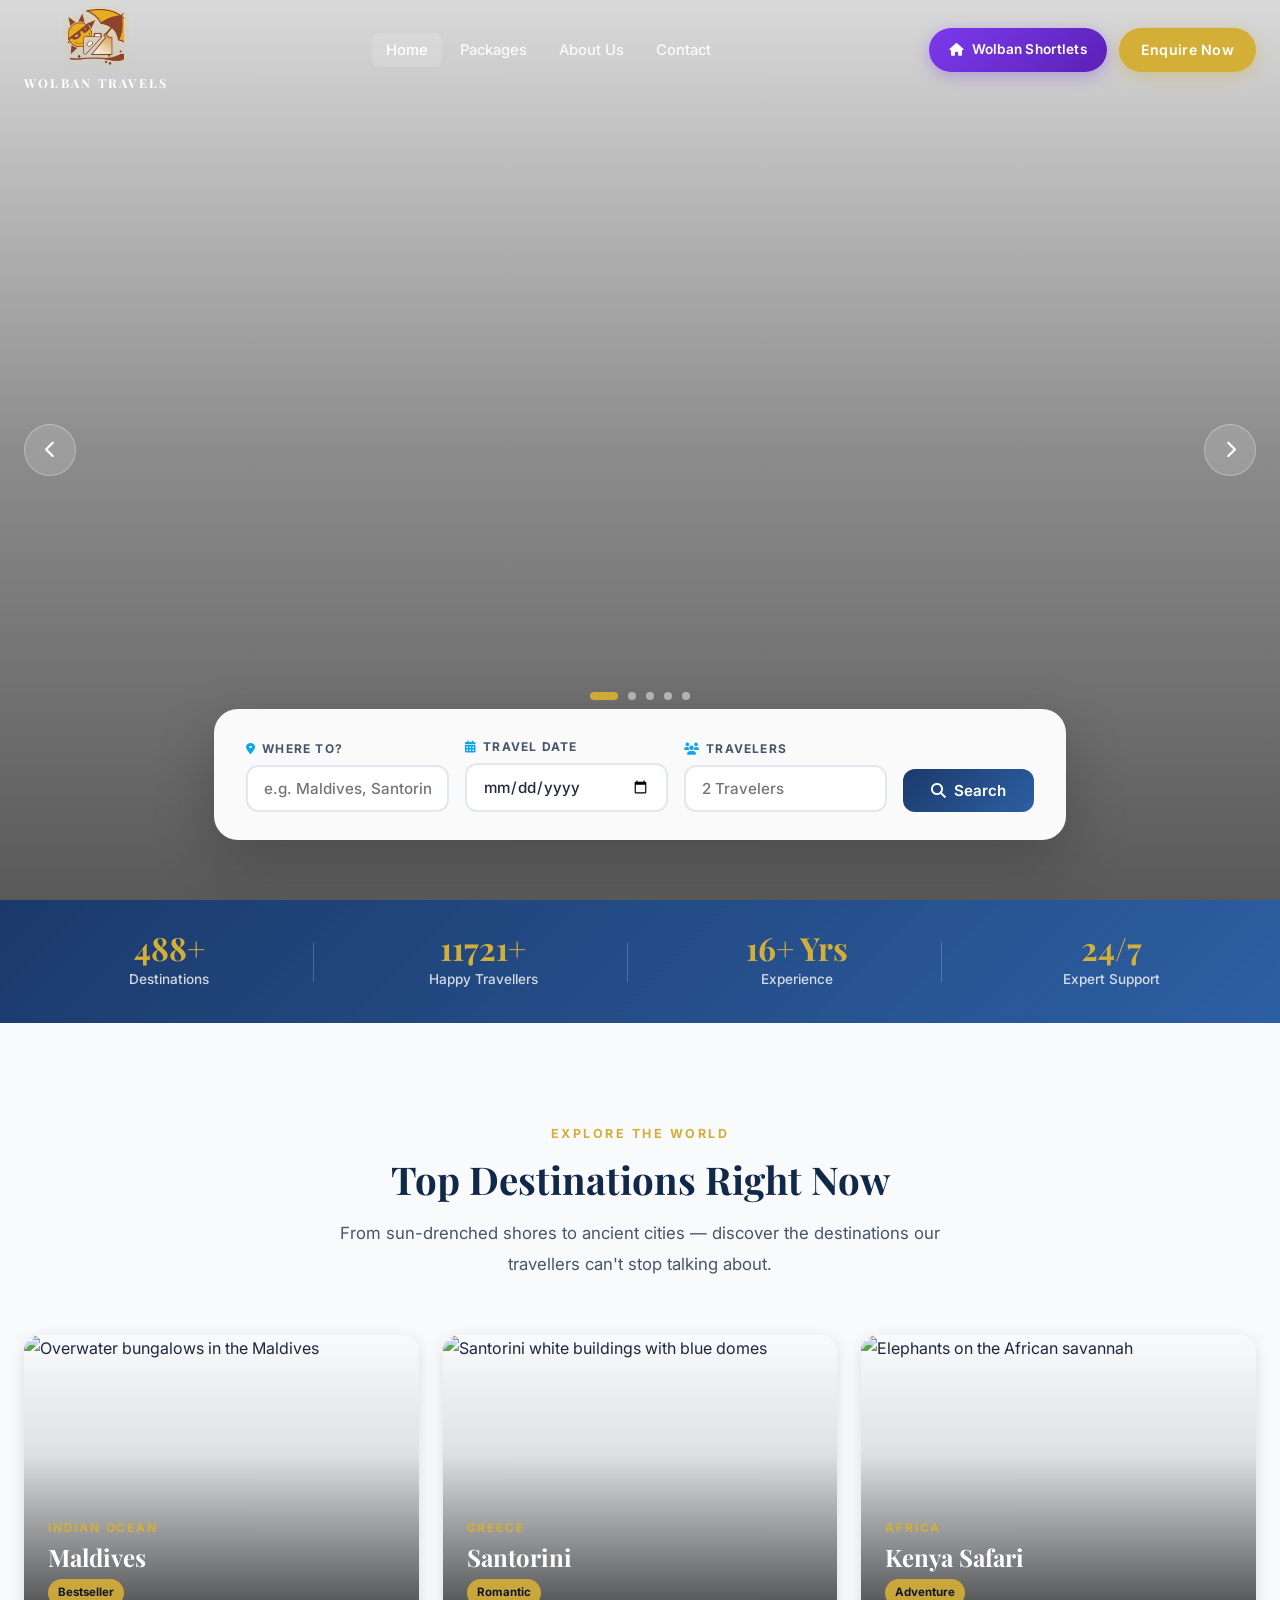
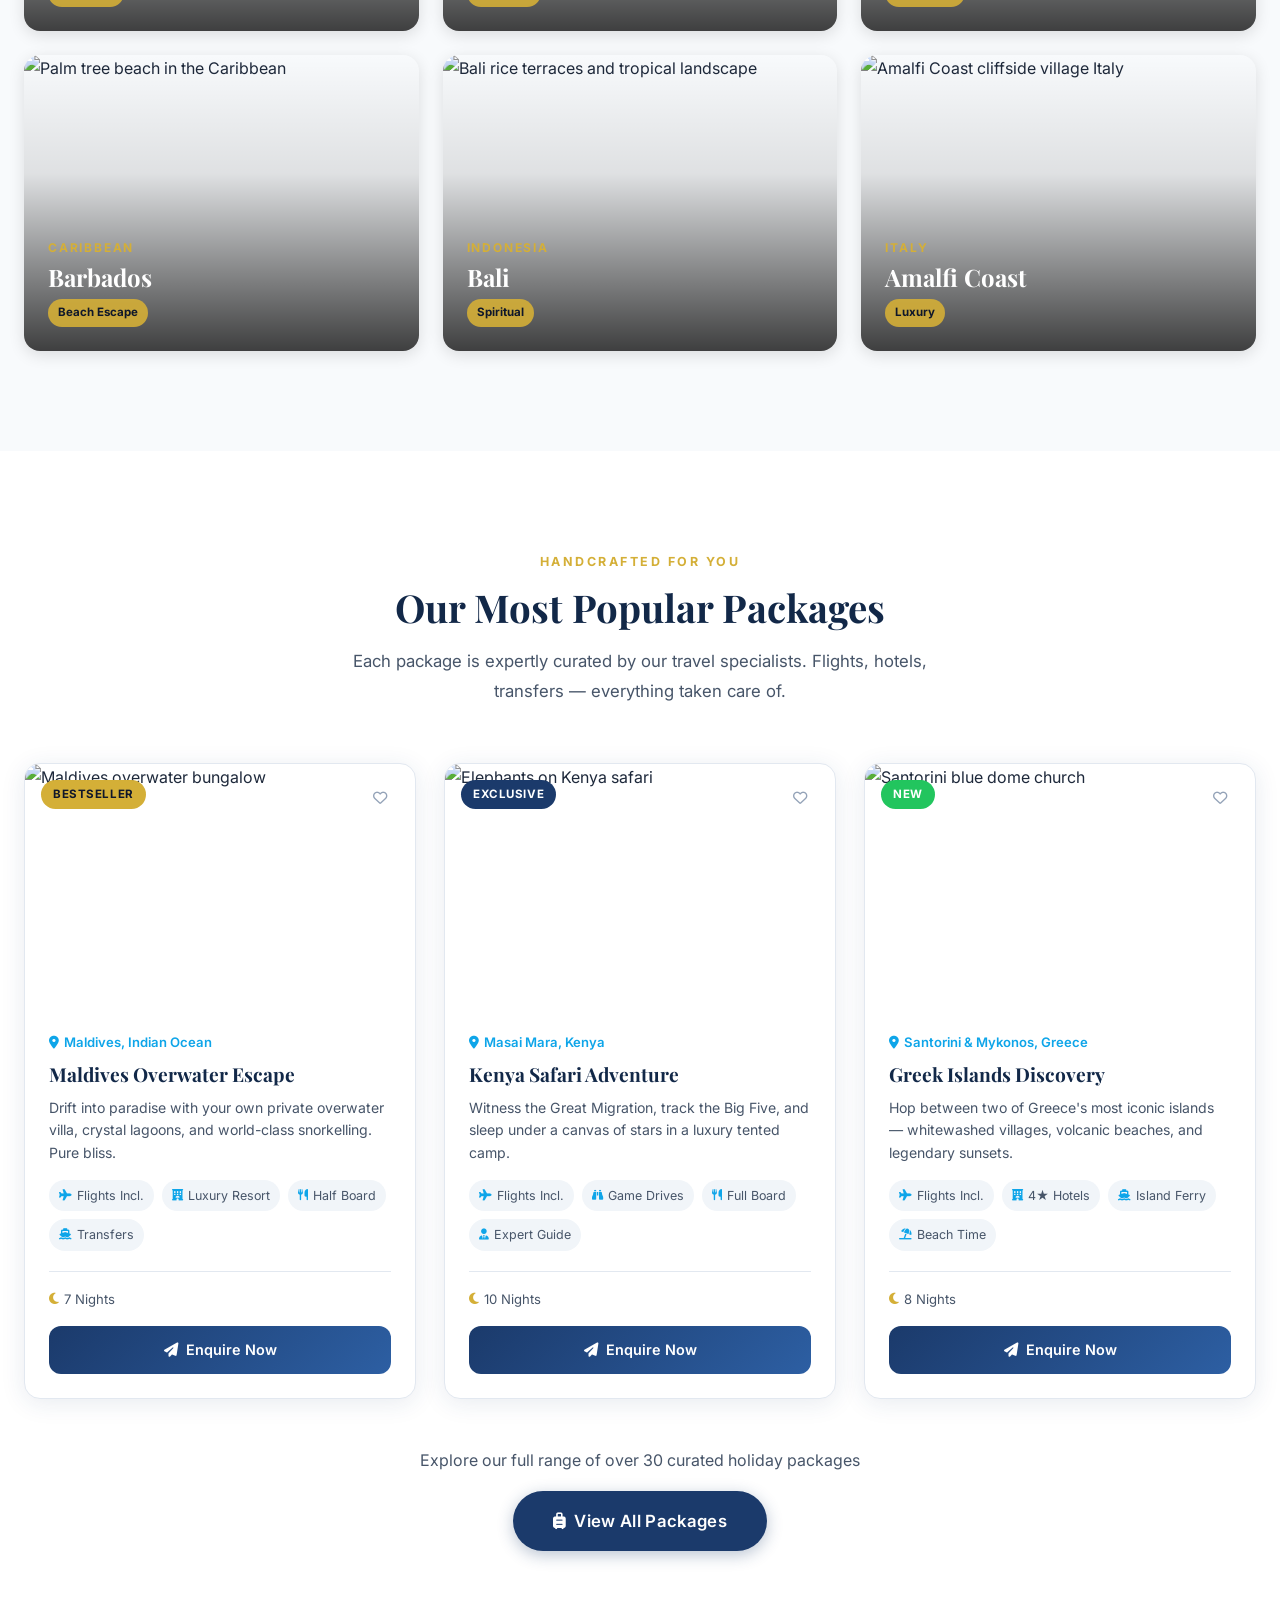
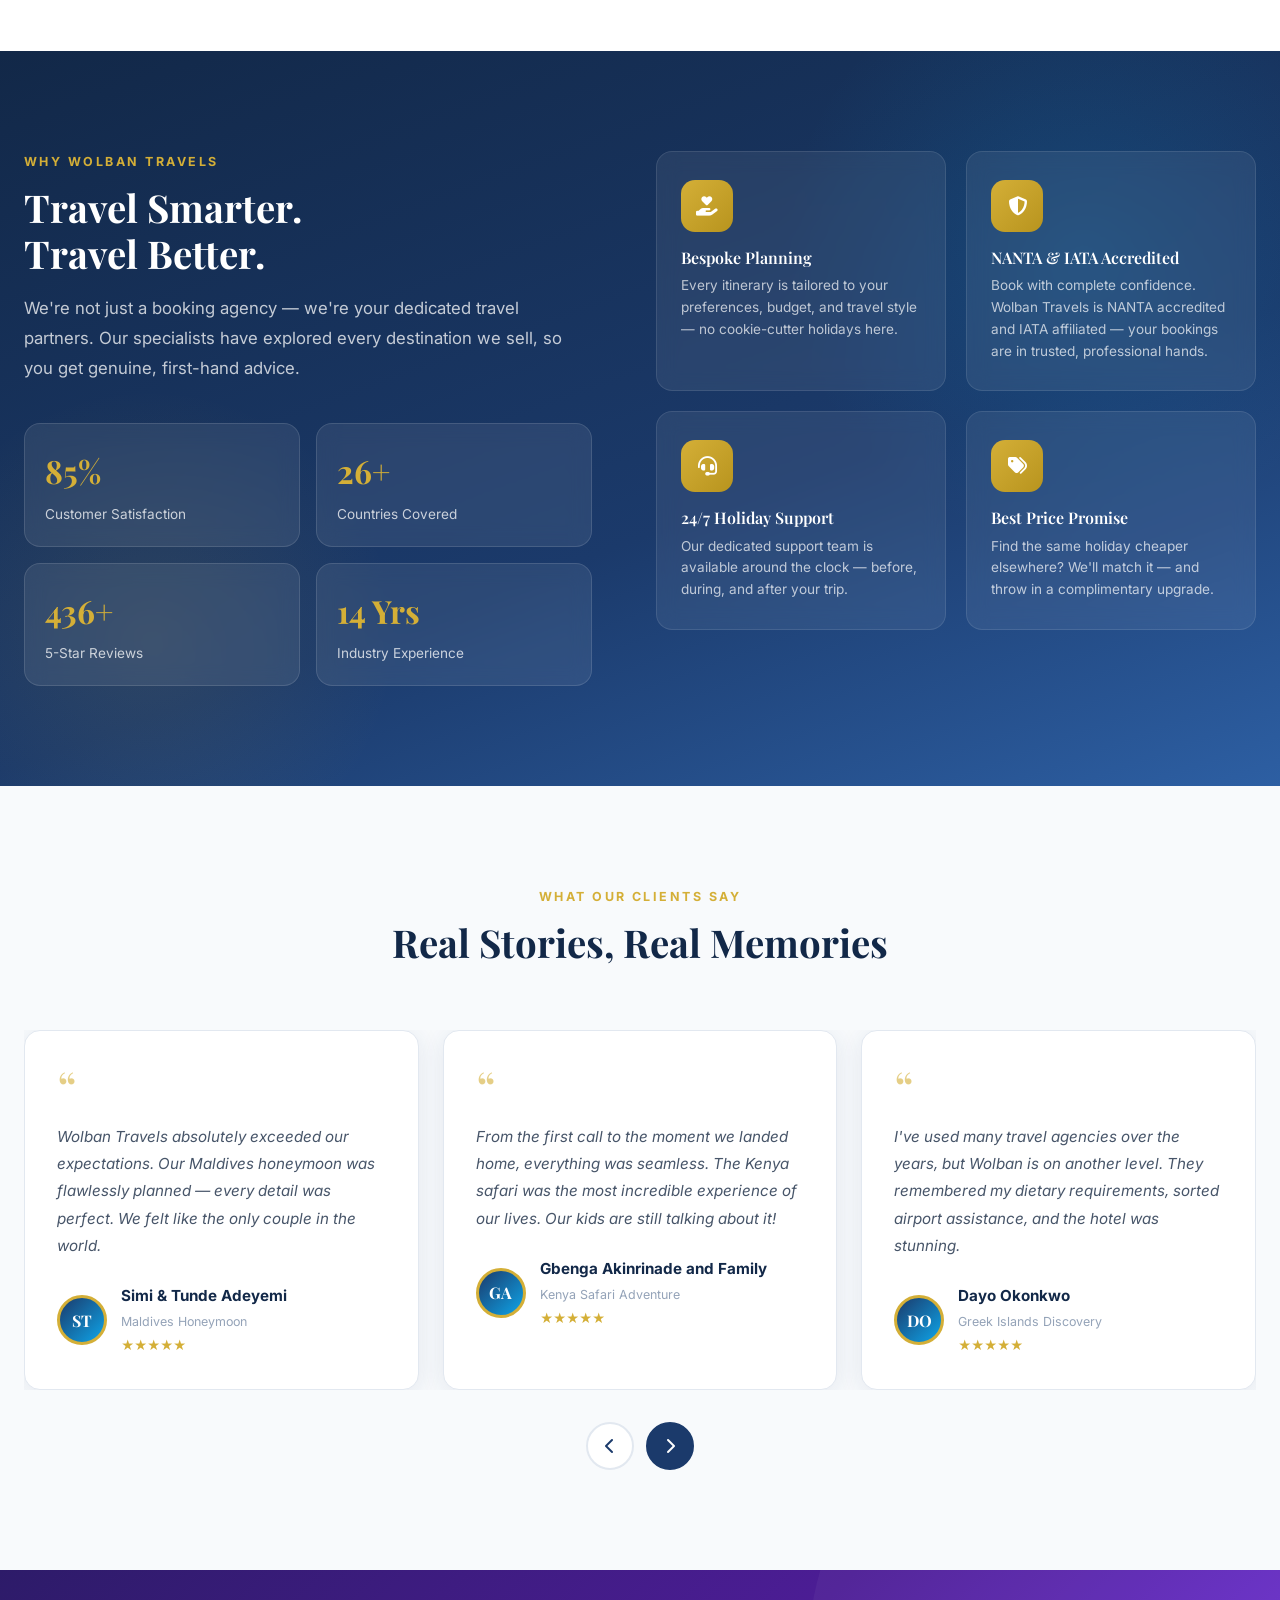
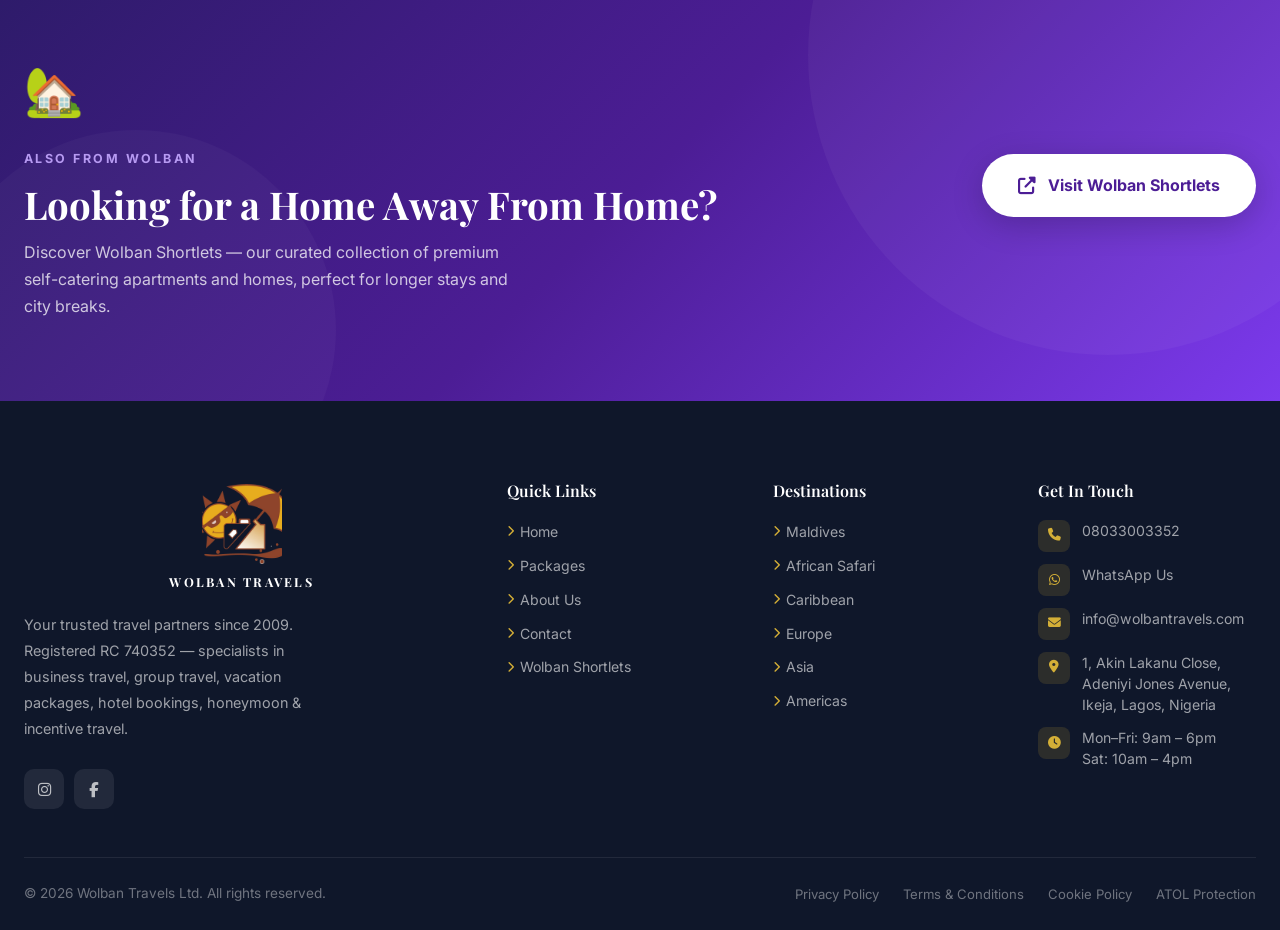
==== index.html @ eadaccad "Uploading all files for the website." ====
﻿<!DOCTYPE html>
<html lang="en">
<head>
  <meta charset="UTF-8" />
  <meta name="viewport" content="width=device-width, initial-scale=1.0" />
  <meta name="robots" content="index, follow" />

  <!-- SEO Meta -->
  <title>Wolban Travels | Premium Travel Agency | Curated Holidays Worldwide</title>
  <meta name="description" content="Discover handcrafted holidays with Wolban Travels. From Maldives beach escapes to African safaris, our expert consultants design unforgettable journeys tailored to you." />
  <meta name="keywords" content="travel agency Nigeria, holidays, Lagos travel agency, Maldives, safari, luxury travel, beach holidays, package holidays, Wolban Travels Nigeria, corporate travel Lagos" />
  <link rel="canonical" href="https://wolbantravels.com/" />
  <link rel="sitemap" type="application/xml" title="Sitemap" href="/sitemap.xml" />

  <!-- Open Graph -->
  <meta property="og:type"        content="website" />
  <meta property="og:url"         content="https://wolbantravels.com/" />
  <meta property="og:title"       content="Wolban Travels | Premium Travel Agency" />
  <meta property="og:description" content="Curated holidays & travel experiences worldwide. Let our experts plan your perfect getaway." />
  <meta property="og:image"       content="https://wolbantravels.com/assets/images/og-image.jpg" />
  <meta property="og:site_name"   content="Wolban Travels" />

  <!-- Twitter Card -->
  <meta name="twitter:card"        content="summary_large_image" />
  <meta name="twitter:title"       content="Wolban Travels | Premium Travel Agency" />
  <meta name="twitter:description" content="Curated holidays & travel experiences worldwide." />
  <meta name="twitter:image"       content="https://wolbantravels.com/assets/images/og-image.jpg" />

  <!-- Schema.org -->
  <script type="application/ld+json">
  {
    "@context": "https://schema.org",
    "@type": "TravelAgency",
    "name": "Wolban Travels",
    "url": "https://wolbantravels.com",
    "description": "Premier Nigerian travel agency specialising in business travel, group travel, vacation packages, corporate travel, hotel bookings, honeymoon & incentive travel. RC 740352.",
    "address": { "@type": "PostalAddress", "streetAddress": "1, Akin Lakanu Close, Adeniyi Jones Avenue", "addressLocality": "Ikeja", "addressRegion": "Lagos", "addressCountry": "NG" },
    "telephone": "+2348033003352",
    "email": "info@wolbantravels.com",
    "openingHours": "Mo-Fr 09:00-18:00",
    "sameAs": []
  }
  </script>

  <!-- Favicon -->
  <link rel="icon" href="assets/images/favicon-96x96.png" type="image/png" />

  <!-- Preconnect -->
  <link rel="preconnect" href="https://fonts.googleapis.com" />
  <link rel="preconnect" href="https://fonts.gstatic.com" crossorigin />
  <link rel="preconnect" href="https://images.unsplash.com" />

  <!-- Fonts -->
  <link href="https://fonts.googleapis.com/css2?family=Playfair+Display:ital,wght@0,400;0,600;0,700;0,800;1,400&family=Inter:wght@300;400;500;600;700&display=swap" rel="stylesheet" />

  <!-- Font Awesome -->
  <link rel="stylesheet" href="https://cdnjs.cloudflare.com/ajax/libs/font-awesome/6.5.0/css/all.min.css" integrity="sha512-Avb2QiuDEEvB4bZJYdft2mNjVShBftLdPG8FJ0V7irTLQ8Uo0qcPxh4Plq7G5tGm0rU+1SPhVotteLpBERwTkw==" crossorigin="anonymous" referrerpolicy="no-referrer" />

  <!-- Styles -->
  <link rel="stylesheet" href="assets/css/style.css?v=2" />
</head>
<body>

<!-- =============================================
     NAVIGATION
     ============================================= -->
<nav class="navbar navbar--transparent" id="navbar" role="navigation" aria-label="Main navigation">
  <div class="navbar__inner">

    <!-- Logo -->
    <a href="index.html" class="navbar__logo" aria-label="Wolban Travels - Home">
      <div class="logo-img-wrap">
        <img src="assets/images/WolbanTravelsLogo.png" alt="Wolban Travels" class="navbar__logo-img" />
      </div>
      <span class="navbar__logo-wordmark">Wolban Travels</span>
    </a>

    <!-- Desktop Links -->
    <ul class="navbar__links" role="list">
      <li><a href="index.html"    class="navbar__link active">Home</a></li>
      <li><a href="packages.html" class="navbar__link">Packages</a></li>
      <li><a href="about.html"    class="navbar__link">About Us</a></li>
      <li><a href="contact.html"  class="navbar__link">Contact</a></li>
    </ul>

    <!-- Desktop Right -->
    <div class="navbar__right">
      <!-- Wolban Shortlets CTA -->
      <a href="/short-lets/" class="btn btn-shortlets" aria-label="Visit Wolban Shortlets">
        <i class="fas fa-home"></i> Wolban Shortlets
      </a>
      <a href="contact.html" class="btn btn-primary btn-sm">Enquire Now</a>
    </div>

    <!-- Mobile Toggle -->
    <button class="navbar__toggle" id="navToggle" aria-label="Open menu" aria-expanded="false" aria-controls="navMobile">
      <span></span><span></span><span></span>
    </button>

  </div>
</nav>

<!-- Mobile Menu -->
<div class="navbar__mobile" id="navMobile" role="menu" aria-label="Mobile navigation">
  <a href="index.html"    class="navbar__mobile-link active" role="menuitem"><i class="fas fa-home"></i> Home</a>
  <a href="packages.html" class="navbar__mobile-link" role="menuitem"><i class="fas fa-suitcase-rolling"></i> Packages</a>
  <a href="about.html"    class="navbar__mobile-link" role="menuitem"><i class="fas fa-users"></i> About Us</a>
  <a href="contact.html"  class="navbar__mobile-link" role="menuitem"><i class="fas fa-envelope"></i> Contact</a>
  <div class="navbar__mobile-divider"></div>
  <a href="/short-lets/" class="navbar__mobile-link" role="menuitem"><i class="fas fa-house-chimney"></i> Wolban Shortlets</a>
  <a href="contact.html" class="btn btn-primary" style="margin-top:8px;border-radius:12px;">
    <i class="fas fa-paper-plane"></i> Make an Enquiry
  </a>
</div>


<!-- =============================================
     HERO CAROUSEL
     ============================================= -->
<section class="hero" aria-label="Featured destinations carousel">

  <div class="hero__carousel">

    <!-- Slide 1 – Maldives -->
    <div class="hero__slide active" role="group" aria-label="Slide 1 of 5: Maldives">
      <div class="hero__slide-bg" style="background-image:url('https://images.unsplash.com/photo-1506905925346-21bda4d32df4?auto=format&fit=crop&w=1920&q=80')" role="img" aria-label="Crystal blue waters of the Maldives"></div>
      <div class="hero__slide-overlay"></div>
    </div>

    <!-- Slide 2 – Tropical Beach -->
    <div class="hero__slide" role="group" aria-label="Slide 2 of 5: Tropical Beach">
      <div class="hero__slide-bg" style="background-image:url('https://images.unsplash.com/photo-1507525428034-b723cf961d3e?auto=format&fit=crop&w=1920&q=80')" role="img" aria-label="Pristine tropical beach with turquoise water"></div>
      <div class="hero__slide-overlay"></div>
    </div>

    <!-- Slide 3 – Santorini -->
    <div class="hero__slide" role="group" aria-label="Slide 3 of 5: Santorini">
      <div class="hero__slide-bg" style="background-image:url('https://images.unsplash.com/photo-1570077188670-e3a8d69ac5ff?auto=format&fit=crop&w=1920&q=80')" role="img" aria-label="Santorini white buildings and blue domes"></div>
      <div class="hero__slide-overlay"></div>
    </div>

    <!-- Slide 4 – African Safari -->
    <div class="hero__slide" role="group" aria-label="Slide 4 of 5: African Safari">
      <div class="hero__slide-bg" style="background-image:url('https://images.unsplash.com/photo-1516426122078-c23e76319801?auto=format&fit=crop&w=1920&q=80')" role="img" aria-label="African wildlife safari landscape"></div>
      <div class="hero__slide-overlay"></div>
    </div>

    <!-- Slide 5 – Caribbean Palm Beach -->
    <div class="hero__slide" role="group" aria-label="Slide 5 of 5: Caribbean">
      <div class="hero__slide-bg" style="background-image:url('https://images.unsplash.com/photo-1548574505-5e239809ee19?auto=format&fit=crop&w=1920&q=80')" role="img" aria-label="Caribbean palm tree beach at sunset"></div>
      <div class="hero__slide-overlay"></div>
    </div>

    <!-- Carousel Controls -->
    <button class="hero__prev" aria-label="Previous slide"><i class="fas fa-chevron-left" aria-hidden="true"></i></button>
    <button class="hero__next" aria-label="Next slide"><i class="fas fa-chevron-right" aria-hidden="true"></i></button>

    <!-- Dots -->
    <div class="hero__dots" role="tablist" aria-label="Carousel navigation">
      <button class="hero__dot active" role="tab" aria-label="Go to slide 1" aria-selected="true"></button>
      <button class="hero__dot" role="tab" aria-label="Go to slide 2" aria-selected="false"></button>
      <button class="hero__dot" role="tab" aria-label="Go to slide 3" aria-selected="false"></button>
      <button class="hero__dot" role="tab" aria-label="Go to slide 4" aria-selected="false"></button>
      <button class="hero__dot" role="tab" aria-label="Go to slide 5" aria-selected="false"></button>
    </div>
  </div>

  <!-- Centered Content (static overlay, always visible) -->
  <div class="hero__content">
    <span class="hero__tag"><i class="fas fa-star" aria-hidden="true"></i> Award-Winning Travel Agency</span>
    <h1 class="hero__title">Your Dream Holiday<br><em>Starts Here</em></h1>
    <p class="hero__subtitle">Handcrafted holidays &amp; bespoke travel experiences for the discerning explorer. From tropical beaches to cultural city breaks — we make every journey extraordinary.</p>
    <div class="hero__ctas">
      <a href="packages.html" class="btn btn-primary btn-lg"><i class="fas fa-compass" aria-hidden="true"></i> Explore Packages</a>
      <a href="contact.html"  class="btn btn-outline btn-lg"><i class="fas fa-paper-plane" aria-hidden="true"></i> Make an Enquiry</a>
    </div>
  </div>

  <!-- Search Bar -->
  <div class="hero__search" aria-label="Quick search">
    <div class="search-card" role="search">
      <div class="search-card__field">
        <label class="search-card__label" for="searchWhere"><i class="fas fa-map-marker-alt" aria-hidden="true"></i> Where To?</label>
        <input class="search-card__input" id="searchWhere" type="text" placeholder="e.g. Maldives, Santorini…" autocomplete="off" />
      </div>
      <div class="search-card__field">
        <label class="search-card__label" for="searchDate"><i class="fas fa-calendar-alt" aria-hidden="true"></i> Travel Date</label>
        <input class="search-card__input" id="searchDate" type="date" />
      </div>
      <div class="search-card__field">
        <label class="search-card__label" for="searchTravelers"><i class="fas fa-users" aria-hidden="true"></i> Travelers</label>
        <input class="search-card__input" id="searchTravelers" type="number" min="1" max="50" placeholder="2 Travelers" />
      </div>
      <button class="search-card__btn" onclick="handleSearch()" aria-label="Search holidays">
        <i class="fas fa-search" aria-hidden="true"></i> Search
      </button>
    </div>
  </div>

</section>


<!-- =============================================
     SEARCH RESULTS (dynamically populated)
     ============================================= -->
<section id="searchResults" hidden aria-label="Search results" style="background:var(--light);padding:48px 0 56px;">
  <div class="container">
    <div style="display:flex;align-items:center;justify-content:space-between;flex-wrap:wrap;gap:16px;margin-bottom:32px;">
      <h2 class="search-results__title" style="font-family:var(--font-heading);font-size:1.75rem;color:var(--primary-dark);margin:0;"></h2>
      <button onclick="document.getElementById('searchResults').hidden=true" aria-label="Clear search results" style="background:none;border:none;cursor:pointer;color:var(--gray-700);font-size:0.9rem;display:flex;align-items:center;gap:6px;padding:8px 12px;border-radius:var(--radius-sm);">
        <i class="fas fa-times" aria-hidden="true"></i> Clear results
      </button>
    </div>
    <div class="packages__grid search-results__grid"></div>
    <div class="search-results__empty" hidden style="text-align:center;padding:48px 24px;">
      <i class="fas fa-map-marked-alt" style="font-size:3rem;color:var(--primary-light);margin-bottom:16px;display:block;" aria-hidden="true"></i>
      <h3 style="font-family:var(--font-heading);font-size:1.5rem;color:var(--primary-dark);margin:0 0 12px;">We don't have that package listed yet</h3>
      <p style="color:var(--gray-700);max-width:520px;margin:0 auto 28px;line-height:1.7;">Our travel experts can create a completely bespoke itinerary for you. Tell us where you'd like to go — we'll take care of everything else.</p>
      <a href="contact.html" class="btn btn-primary search-results__enquire-btn">
        <i class="fas fa-paper-plane" aria-hidden="true"></i> Send a Holiday Enquiry
      </a>
    </div>
  </div>
</section>


<!-- =============================================
     STATS BAR
     ============================================= -->
<section class="stats-bar" aria-label="Company statistics">
  <div class="container">
    <div class="stats-bar__grid">
      <div class="stats-bar__item fade-up">
        <span class="stats-bar__num"><span data-count="500" data-suffix="+">500+</span></span>
        <span class="stats-bar__text">Destinations</span>
      </div>
      <div class="stats-bar__item fade-up fade-up-delay-1">
        <span class="stats-bar__num"><span data-count="12000" data-suffix="+">12,000+</span></span>
        <span class="stats-bar__text">Happy Travellers</span>
      </div>
      <div class="stats-bar__item fade-up fade-up-delay-2">
        <span class="stats-bar__num"><span data-count="17" data-suffix="+ Yrs">17+ Yrs</span></span>
        <span class="stats-bar__text">Experience</span>
      </div>
      <div class="stats-bar__item fade-up fade-up-delay-3">
        <span class="stats-bar__num">24/7</span>
        <span class="stats-bar__text">Expert Support</span>
      </div>
    </div>
  </div>
</section>


<!-- =============================================
     FEATURED DESTINATIONS
     ============================================= -->
<section class="section destinations" id="destinations" aria-labelledby="dest-heading">
  <div class="container">
    <div class="section-header section-header--center">
      <span class="section-label fade-up">Explore the World</span>
      <h2 class="section-title fade-up fade-up-delay-1" id="dest-heading">Top Destinations Right Now</h2>
      <p class="section-subtitle fade-up fade-up-delay-2">From sun-drenched shores to ancient cities — discover the destinations our travellers can't stop talking about.</p>
    </div>

    <div class="destinations__grid">

      <a href="packages.html?filter=maldives" class="destination-card fade-up" aria-label="Explore Maldives packages">
        <img class="destination-card__img" loading="lazy" src="https://images.unsplash.com/photo-1573843981267-be1999ff37cd?auto=format&fit=crop&w=800&q=75" alt="Overwater bungalows in the Maldives" width="800" height="600" />
        <div class="destination-card__overlay"></div>
        <div class="destination-card__body">
          <p class="destination-card__country">Indian Ocean</p>
          <h3 class="destination-card__name">Maldives</h3>
          <div class="destination-card__meta">
            <!-- <span class="destination-card__from">From <span>₦3,950,000</span> pp</span> -->
            <span class="destination-card__tag">Bestseller</span>
          </div>
        </div>
      </a>

      <a href="packages.html?filter=greece" class="destination-card fade-up fade-up-delay-1" aria-label="Explore Greek Islands packages">
        <img class="destination-card__img" loading="lazy" src="https://images.unsplash.com/photo-1570077188670-e3a8d69ac5ff?auto=format&fit=crop&w=800&q=75" alt="Santorini white buildings with blue domes" width="800" height="600" />
        <div class="destination-card__overlay"></div>
        <div class="destination-card__body">
          <p class="destination-card__country">Greece</p>
          <h3 class="destination-card__name">Santorini</h3>
          <div class="destination-card__meta">
            <!-- <span class="destination-card__from">From <span>₦2,999,000</span> pp</span> -->
            <span class="destination-card__tag">Romantic</span>
          </div>
        </div>
      </a>

      <a href="packages.html?filter=safari" class="destination-card fade-up fade-up-delay-2" aria-label="Explore African Safari packages">
        <img class="destination-card__img" loading="lazy" src="https://images.unsplash.com/photo-1516426122078-c23e76319801?auto=format&fit=crop&w=800&q=75" alt="Elephants on the African savannah" width="800" height="600" />
        <div class="destination-card__overlay"></div>
        <div class="destination-card__body">
          <p class="destination-card__country">Africa</p>
          <h3 class="destination-card__name">Kenya Safari</h3>
          <div class="destination-card__meta">
            <!-- <span class="destination-card__from">From <span>₦5,500,000</span> pp</span> -->
            <span class="destination-card__tag">Adventure</span>
          </div>
        </div>
      </a>

      <a href="packages.html?filter=caribbean" class="destination-card fade-up fade-up-delay-1" aria-label="Explore Caribbean packages">
        <img class="destination-card__img" loading="lazy" src="https://images.unsplash.com/photo-1548574505-5e239809ee19?auto=format&fit=crop&w=800&q=75" alt="Palm tree beach in the Caribbean" width="800" height="600" />
        <div class="destination-card__overlay"></div>
        <div class="destination-card__body">
          <p class="destination-card__country">Caribbean</p>
          <h3 class="destination-card__name">Barbados</h3>
          <div class="destination-card__meta">
            <!-- <span class="destination-card__from">From <span>₦3,650,000</span> pp</span> -->
            <span class="destination-card__tag">Beach Escape</span>
          </div>
        </div>
      </a>

      <a href="packages.html?filter=asia" class="destination-card fade-up fade-up-delay-2" aria-label="Explore Bali packages">
        <img class="destination-card__img" loading="lazy" src="https://images.unsplash.com/photo-1537996194471-e657df975ab4?auto=format&fit=crop&w=800&q=75" alt="Bali rice terraces and tropical landscape" width="800" height="600" />
        <div class="destination-card__overlay"></div>
        <div class="destination-card__body">
          <p class="destination-card__country">Indonesia</p>
          <h3 class="destination-card__name">Bali</h3>
          <div class="destination-card__meta">
            <!-- <span class="destination-card__from">From <span>₦2,850,000</span> pp</span> -->
            <span class="destination-card__tag">Spiritual</span>
          </div>
        </div>
      </a>

      <a href="packages.html?filter=europe" class="destination-card fade-up fade-up-delay-3" aria-label="Explore Amalfi Coast packages">
        <img class="destination-card__img" loading="lazy" src="https://images.unsplash.com/photo-1553913861-c0fddf2619ee?auto=format&fit=crop&w=800&q=75" alt="Amalfi Coast cliffside village Italy" width="800" height="600" />
        <div class="destination-card__overlay"></div>
        <div class="destination-card__body">
          <p class="destination-card__country">Italy</p>
          <h3 class="destination-card__name">Amalfi Coast</h3>
          <div class="destination-card__meta">
            <!-- <span class="destination-card__from">From <span>₦3,350,000</span> pp</span> -->
            <span class="destination-card__tag">Luxury</span>
          </div>
        </div>
      </a>

    </div>
  </div>
</section>


<!-- =============================================
     FEATURED PACKAGES
     ============================================= -->
<section class="section packages" id="packages" aria-labelledby="pkg-heading">
  <div class="container">
    <div class="section-header section-header--center">
      <span class="section-label fade-up">Handcrafted for You</span>
      <h2 class="section-title fade-up fade-up-delay-1" id="pkg-heading">Our Most Popular Packages</h2>
      <p class="section-subtitle fade-up fade-up-delay-2">Each package is expertly curated by our travel specialists. Flights, hotels, transfers — everything taken care of.</p>
    </div>

    <div class="packages__grid">

      <!-- Package 1 -->
      <article class="package-card scale-in" aria-label="Maldives Overwater Escape package">
        <div class="package-card__img-wrap">
          <img class="package-card__img" loading="lazy" src="https://images.unsplash.com/photo-1573843981267-be1999ff37cd?auto=format&fit=crop&w=700&q=75" alt="Maldives overwater bungalow" width="700" height="440" />
          <span class="package-card__badge badge-popular">Bestseller</span>
          <button class="package-card__wishlist" aria-label="Add to wishlist"><i class="far fa-heart" aria-hidden="true"></i></button>
        </div>
        <div class="package-card__body">
          <p class="package-card__location"><i class="fas fa-map-marker-alt" aria-hidden="true"></i> Maldives, Indian Ocean</p>
          <h3 class="package-card__title">Maldives Overwater Escape</h3>
          <p class="package-card__desc">Drift into paradise with your own private overwater villa, crystal lagoons, and world-class snorkelling. Pure bliss.</p>
          <ul class="package-card__features">
            <li class="package-feature"><i class="fas fa-plane" aria-hidden="true"></i> Flights Incl.</li>
            <li class="package-feature"><i class="fas fa-hotel" aria-hidden="true"></i> Luxury Resort</li>
            <li class="package-feature"><i class="fas fa-utensils" aria-hidden="true"></i> Half Board</li>
            <li class="package-feature"><i class="fas fa-ship" aria-hidden="true"></i> Transfers</li>
          </ul>
          <div class="package-card__footer">
            <span class="package-card__nights"><i class="fas fa-moon" aria-hidden="true"></i> 7 Nights</span>
            <!-- <div class="package-card__price-block">
              <div class="package-card__from-label">From</div>
              <span class="package-card__price">₦3,950,000</span>
              <span class="package-card__price-pp"> pp</span>
            </div> -->
          </div>
          <a href="contact.html?package=Maldives+Overwater+Escape&destination=Maldives" class="package-card__cta" aria-label="Enquire about Maldives Overwater Escape">
            <i class="fas fa-paper-plane" aria-hidden="true"></i> Enquire Now
          </a>
        </div>
      </article>

      <!-- Package 2 -->
      <article class="package-card scale-in" style="transition-delay:0.1s" aria-label="Kenya Safari Adventure package">
        <div class="package-card__img-wrap">
          <img class="package-card__img" loading="lazy" src="https://images.unsplash.com/photo-1516426122078-c23e76319801?auto=format&fit=crop&w=700&q=75" alt="Elephants on Kenya safari" width="700" height="440" />
          <span class="package-card__badge badge-exclusive">Exclusive</span>
          <button class="package-card__wishlist" aria-label="Add to wishlist"><i class="far fa-heart" aria-hidden="true"></i></button>
        </div>
        <div class="package-card__body">
          <p class="package-card__location"><i class="fas fa-map-marker-alt" aria-hidden="true"></i> Masai Mara, Kenya</p>
          <h3 class="package-card__title">Kenya Safari Adventure</h3>
          <p class="package-card__desc">Witness the Great Migration, track the Big Five, and sleep under a canvas of stars in a luxury tented camp.</p>
          <ul class="package-card__features">
            <li class="package-feature"><i class="fas fa-plane" aria-hidden="true"></i> Flights Incl.</li>
            <li class="package-feature"><i class="fas fa-binoculars" aria-hidden="true"></i> Game Drives</li>
            <li class="package-feature"><i class="fas fa-utensils" aria-hidden="true"></i> Full Board</li>
            <li class="package-feature"><i class="fas fa-user-tie" aria-hidden="true"></i> Expert Guide</li>
          </ul>
          <div class="package-card__footer">
            <span class="package-card__nights"><i class="fas fa-moon" aria-hidden="true"></i> 10 Nights</span>
            <!-- <div class="package-card__price-block">
              <div class="package-card__from-label">From</div>
              <span class="package-card__price">₦6,350,000</span>
              <span class="package-card__price-pp"> pp</span>
            </div> -->
          </div>
          <a href="contact.html?package=Kenya+Safari+Adventure&destination=Kenya" class="package-card__cta" aria-label="Enquire about Kenya Safari Adventure">
            <i class="fas fa-paper-plane" aria-hidden="true"></i> Enquire Now
          </a>
        </div>
      </article>

      <!-- Package 3 -->
      <article class="package-card scale-in" style="transition-delay:0.2s" aria-label="Greek Islands Discovery package">
        <div class="package-card__img-wrap">
          <img class="package-card__img" loading="lazy" src="https://images.unsplash.com/photo-1570077188670-e3a8d69ac5ff?auto=format&fit=crop&w=700&q=75" alt="Santorini blue dome church" width="700" height="440" />
          <span class="package-card__badge badge-new">New</span>
          <button class="package-card__wishlist" aria-label="Add to wishlist"><i class="far fa-heart" aria-hidden="true"></i></button>
        </div>
        <div class="package-card__body">
          <p class="package-card__location"><i class="fas fa-map-marker-alt" aria-hidden="true"></i> Santorini &amp; Mykonos, Greece</p>
          <h3 class="package-card__title">Greek Islands Discovery</h3>
          <p class="package-card__desc">Hop between two of Greece's most iconic islands — whitewashed villages, volcanic beaches, and legendary sunsets.</p>
          <ul class="package-card__features">
            <li class="package-feature"><i class="fas fa-plane" aria-hidden="true"></i> Flights Incl.</li>
            <li class="package-feature"><i class="fas fa-hotel" aria-hidden="true"></i> 4★ Hotels</li>
            <li class="package-feature"><i class="fas fa-ship" aria-hidden="true"></i> Island Ferry</li>
            <li class="package-feature"><i class="fas fa-umbrella-beach" aria-hidden="true"></i> Beach Time</li>
          </ul>
          <div class="package-card__footer">
            <span class="package-card__nights"><i class="fas fa-moon" aria-hidden="true"></i> 8 Nights</span>
            <!-- <div class="package-card__price-block">
              <div class="package-card__from-label">From</div>
              <span class="package-card__price">₦3,500,000</span>
              <span class="package-card__price-pp"> pp</span>
            </div> -->
          </div>
          <a href="contact.html?package=Greek+Islands+Discovery&destination=Greece" class="package-card__cta" aria-label="Enquire about Greek Islands Discovery">
            <i class="fas fa-paper-plane" aria-hidden="true"></i> Enquire Now
          </a>
        </div>
      </article>

    </div>

    <div class="packages__cta fade-up">
      <p style="color:var(--gray-600);margin-bottom:16px;">Explore our full range of over 30 curated holiday packages</p>
      <a href="packages.html" class="btn btn-secondary btn-lg"><i class="fas fa-suitcase-rolling" aria-hidden="true"></i> View All Packages</a>
    </div>
  </div>
</section>


<!-- =============================================
     WHY CHOOSE WOLBAN
     ============================================= -->
<section class="section why" aria-labelledby="why-heading">
  <div class="container">
    <div class="why__grid">

      <div class="why__left fade-up">
        <span class="section-label">Why Wolban Travels</span>
        <h2 class="section-title text-white" id="why-heading">Travel Smarter.<br>Travel Better.</h2>
        <p class="section-subtitle" style="color:rgba(255,255,255,0.75);">
          We're not just a booking agency — we're your dedicated travel partners. Our specialists have explored every destination we sell, so you get genuine, first-hand advice.
        </p>
        <div class="why__stats">
          <div class="why__stat">
            <div class="why__stat-num" data-count="98" data-suffix="%">98%</div>
            <div class="why__stat-label">Customer Satisfaction</div>
          </div>
          <div class="why__stat">
            <div class="why__stat-num" data-count="30" data-suffix="+">30+</div>
            <div class="why__stat-label">Countries Covered</div>
          </div>
          <div class="why__stat">
            <div class="why__stat-num" data-count="500" data-suffix="+">500+</div>
            <div class="why__stat-label">5-Star Reviews</div>
          </div>
          <div class="why__stat">
            <div class="why__stat-num" data-count="17" data-suffix=" Yrs">17 Yrs</div>
            <div class="why__stat-label">Industry Experience</div>
          </div>
        </div>
      </div>

      <div class="why__right">
        <div class="why-feature fade-up">
          <div class="why-feature__icon"><i class="fas fa-hand-holding-heart" aria-hidden="true"></i></div>
          <h3 class="why-feature__title">Bespoke Planning</h3>
          <p class="why-feature__desc">Every itinerary is tailored to your preferences, budget, and travel style — no cookie-cutter holidays here.</p>
        </div>
        <div class="why-feature fade-up fade-up-delay-1">
          <div class="why-feature__icon"><i class="fas fa-shield-alt" aria-hidden="true"></i></div>
          <h3 class="why-feature__title">NANTA &amp; IATA Accredited</h3>
          <p class="why-feature__desc">Book with complete confidence. Wolban Travels is NANTA accredited and IATA affiliated — your bookings are in trusted, professional hands.</p>
        </div>
        <div class="why-feature fade-up fade-up-delay-2">
          <div class="why-feature__icon"><i class="fas fa-headset" aria-hidden="true"></i></div>
          <h3 class="why-feature__title">24/7 Holiday Support</h3>
          <p class="why-feature__desc">Our dedicated support team is available around the clock — before, during, and after your trip.</p>
        </div>
        <div class="why-feature fade-up fade-up-delay-3">
          <div class="why-feature__icon"><i class="fas fa-tags" aria-hidden="true"></i></div>
          <h3 class="why-feature__title">Best Price Promise</h3>
          <p class="why-feature__desc">Find the same holiday cheaper elsewhere? We'll match it — and throw in a complimentary upgrade.</p>
        </div>
      </div>

    </div>
  </div>
</section>


<!-- =============================================
     TESTIMONIALS
     ============================================= -->
<section class="section testimonials" aria-labelledby="testi-heading">
  <div class="container">
    <div class="section-header section-header--center" style="margin-bottom:48px;">
      <span class="section-label fade-up">What Our Clients Say</span>
      <h2 class="section-title fade-up fade-up-delay-1" id="testi-heading">Real Stories, Real Memories</h2>
    </div>

    <div style="position:relative;">
      <div class="testimonials__slider">
        <div class="testimonials__track">

          <div class="testimonial-card">
            <div class="testimonial-card__quote">&ldquo;</div>
            <p class="testimonial-card__text">Wolban Travels absolutely exceeded our expectations. Our Maldives honeymoon was flawlessly planned — every detail was perfect. We felt like the only couple in the world.</p>
            <div class="testimonial-card__author">
              <div class="testimonial-card__avatar" aria-hidden="true">ST</div>
              <div>
                <div class="testimonial-card__name">Simi &amp; Tunde Adeyemi</div>
                <div class="testimonial-card__trip">Maldives Honeymoon</div>
                <div class="testimonial-card__stars">★★★★★</div>
              </div>
            </div>
          </div>

          <div class="testimonial-card">
            <div class="testimonial-card__quote">&ldquo;</div>
            <p class="testimonial-card__text">From the first call to the moment we landed home, everything was seamless. The Kenya safari was the most incredible experience of our lives. Our kids are still talking about it!</p>
            <div class="testimonial-card__author">
              <div class="testimonial-card__avatar" aria-hidden="true">GA</div>
              <div>
                <div class="testimonial-card__name">Gbenga Akinrinade and Family</div>
                <div class="testimonial-card__trip">Kenya Safari Adventure</div>
                <div class="testimonial-card__stars">★★★★★</div>
              </div>
            </div>
          </div>

          <div class="testimonial-card">
            <div class="testimonial-card__quote">&ldquo;</div>
            <p class="testimonial-card__text">I've used many travel agencies over the years, but Wolban is on another level. They remembered my dietary requirements, sorted airport assistance, and the hotel was stunning.</p>
            <div class="testimonial-card__author">
              <div class="testimonial-card__avatar" aria-hidden="true">DO</div>
              <div>
                <div class="testimonial-card__name">Dayo Okonkwo</div>
                <div class="testimonial-card__trip">Greek Islands Discovery</div>
                <div class="testimonial-card__stars">★★★★★</div>
              </div>
            </div>
          </div>

          <div class="testimonial-card">
            <div class="testimonial-card__quote">&ldquo;</div>
            <p class="testimonial-card__text">Booked a last-minute Dubai trip and they sorted everything within hours. The itinerary was brilliant — just the right mix of relaxation and activities. Will 100% use again.</p>
            <div class="testimonial-card__author">
              <div class="testimonial-card__avatar" aria-hidden="true">ES</div>
              <div>
                <div class="testimonial-card__name">Esosa Osagie</div>
                <div class="testimonial-card__trip">Dubai City Break</div>
                <div class="testimonial-card__stars">★★★★★</div>
              </div>
            </div>
          </div>

          <div class="testimonial-card">
            <div class="testimonial-card__quote">&ldquo;</div>
            <p class="testimonial-card__text">Our Bali retreat was absolutely magical. We had a private villa, daily spa treatments, and a personal driver. Wolban seemed to know exactly what we needed before we did!</p>
            <div class="testimonial-card__author">
              <div class="testimonial-card__avatar" aria-hidden="true">CI</div>
              <div>
                <div class="testimonial-card__name">Chisom &amp; Ifeanyi Nwachukwu</div>
                <div class="testimonial-card__trip">Bali Luxury Retreat</div>
                <div class="testimonial-card__stars">★★★★★</div>
              </div>
            </div>
          </div>

        </div>
      </div>

      <!-- Slider Controls -->
      <div style="display:flex;gap:12px;justify-content:center;margin-top:32px;">
        <button class="testimonials__prev" aria-label="Previous testimonials" style="width:48px;height:48px;border-radius:50%;background:var(--white);border:2px solid var(--gray-200);color:var(--primary);font-size:1rem;cursor:pointer;display:flex;align-items:center;justify-content:center;transition:var(--transition);">
          <i class="fas fa-chevron-left" aria-hidden="true"></i>
        </button>
        <button class="testimonials__next" aria-label="Next testimonials" style="width:48px;height:48px;border-radius:50%;background:var(--primary);border:2px solid var(--primary);color:white;font-size:1rem;cursor:pointer;display:flex;align-items:center;justify-content:center;transition:var(--transition);">
          <i class="fas fa-chevron-right" aria-hidden="true"></i>
        </button>
      </div>
    </div>
  </div>
</section>


<!-- =============================================
     WOLBAN SHORTLETS BANNER
     ============================================= -->
<section class="shortlets-banner" aria-labelledby="shortlets-heading">
  <div class="container">
    <div class="shortlets-banner__inner">
      <div class="fade-up">
        <div class="shortlets-banner__icon" aria-hidden="true">🏡</div>
        <p class="shortlets-banner__label">Also From Wolban</p>
        <h2 class="shortlets-banner__title" id="shortlets-heading">Looking for a Home Away From Home?</h2>
        <p class="shortlets-banner__desc">Discover Wolban Shortlets — our curated collection of premium self-catering apartments and homes, perfect for longer stays and city breaks.</p>
      </div>
      <div class="fade-up fade-up-delay-2">
        <a href="/short-lets/" class="btn-shortlets-lg" aria-label="Visit Wolban Shortlets website">
          <i class="fas fa-external-link-alt" aria-hidden="true"></i>
          Visit Wolban Shortlets
        </a>
      </div>
    </div>
  </div>
</section>


<!-- =============================================
     NEWSLETTER
     ============================================= -->
<!--
<section class="newsletter" aria-labelledby="newsletter-heading">
  <div class="container">
    <div class="newsletter__card fade-up">
      <div class="newsletter__decor" aria-hidden="true"></div>
      <div class="newsletter__icon" aria-hidden="true"><i class="fas fa-envelope-open-text"></i></div>
      <h2 class="newsletter__title" id="newsletter-heading">Get Inspired. Stay Informed.</h2>
      <p class="newsletter__sub">Subscribe to our newsletter for exclusive deals, travel inspiration, and early access to new packages.</p>
      <form class="newsletter__form" action="#" method="post" aria-label="Newsletter signup form">
        <!-- BACKEND INTEGRATION: Connect to your email marketing service (e.g. Mailchimp) here. Never hardcode API keys. - ->
        <input class="newsletter__input" type="email" name="email" placeholder="Your email address" autocomplete="email" required aria-label="Email address" />
        <button type="submit" class="btn btn-primary">Subscribe <i class="fas fa-arrow-right" aria-hidden="true"></i></button>
      </form>
      <p class="newsletter__disclaimer">No spam, ever. Unsubscribe at any time. Read our <a href="#" style="color:var(--secondary);">Privacy Policy</a>.</p>
    </div>
  </div>
</section>
-->


<!-- =============================================
     FOOTER
     ============================================= -->
<footer class="footer" role="contentinfo">
  <div class="container">
    <div class="footer__top">

      <!-- Brand -->
      <div class="footer__brand">
        <a href="index.html" class="navbar__logo" aria-label="Wolban Travels - Home" style="margin-bottom:0;">
          <div class="logo-img-wrap">
              <img src="assets/images/WolbanTravelsLogo.png" alt="Wolban Travels" class="footer__logo-img" />
          </div>
          <span class="navbar__logo-wordmark">Wolban Travels</span>
        </a>
        <p class="footer__brand-desc">Your trusted travel partners since 2009. Registered RC 740352 — specialists in business travel, group travel, vacation packages, hotel bookings, honeymoon &amp; incentive travel.</p>
        <div class="footer__socials" aria-label="Social media links">
          <a href="#" class="footer__social" aria-label="Follow us on Instagram"><i class="fab fa-instagram" aria-hidden="true"></i></a>
          <a href="#" class="footer__social" aria-label="Follow us on Facebook"><i class="fab fa-facebook-f" aria-hidden="true"></i></a>
        </div>
      </div>

      <!-- Quick Links -->
      <nav class="footer__col" aria-label="Quick links">
        <h3 class="footer__col-title">Quick Links</h3>
        <ul class="footer__links">
          <li><a href="index.html"    class="footer__link"><i class="fas fa-chevron-right" aria-hidden="true"></i> Home</a></li>
          <li><a href="packages.html" class="footer__link"><i class="fas fa-chevron-right" aria-hidden="true"></i> Packages</a></li>
          <li><a href="about.html"    class="footer__link"><i class="fas fa-chevron-right" aria-hidden="true"></i> About Us</a></li>
          <li><a href="contact.html"  class="footer__link"><i class="fas fa-chevron-right" aria-hidden="true"></i> Contact</a></li>
          <li><a href="/short-lets/" class="footer__link"><i class="fas fa-chevron-right" aria-hidden="true"></i> Wolban Shortlets</a></li>
        </ul>
      </nav>

      <!-- Destinations -->
      <nav class="footer__col" aria-label="Destination links">
        <h3 class="footer__col-title">Destinations</h3>
        <ul class="footer__links">
          <li><a href="packages.html?filter=maldives"  class="footer__link"><i class="fas fa-chevron-right" aria-hidden="true"></i> Maldives</a></li>
          <li><a href="packages.html?filter=safari"    class="footer__link"><i class="fas fa-chevron-right" aria-hidden="true"></i> African Safari</a></li>
          <li><a href="packages.html?filter=caribbean" class="footer__link"><i class="fas fa-chevron-right" aria-hidden="true"></i> Caribbean</a></li>
          <li><a href="packages.html?filter=europe"    class="footer__link"><i class="fas fa-chevron-right" aria-hidden="true"></i> Europe</a></li>
          <li><a href="packages.html?filter=asia"      class="footer__link"><i class="fas fa-chevron-right" aria-hidden="true"></i> Asia</a></li>
          <li><a href="packages.html?filter=americas"  class="footer__link"><i class="fas fa-chevron-right" aria-hidden="true"></i> Americas</a></li>
        </ul>
      </nav>

      <!-- Contact Info -->
      <div class="footer__col">
        <h3 class="footer__col-title">Get In Touch</h3>
        <div class="footer__contact-item">
          <div class="footer__contact-icon" aria-hidden="true"><i class="fas fa-phone"></i></div>
          <span><a href="tel:08033003352" style="color:inherit;">08033003352</a></span>
        </div>
        <div class="footer__contact-item">
          <div class="footer__contact-icon" aria-hidden="true"><i class="fab fa-whatsapp"></i></div>
          <span><a href="https://wa.me/2348033003352" style="color:inherit;">WhatsApp Us</a></span>
        </div>
        <div class="footer__contact-item">
          <div class="footer__contact-icon" aria-hidden="true"><i class="fas fa-envelope"></i></div>
          <span><a href="mailto:info@wolbantravels.com" style="color:inherit;">info@wolbantravels.com</a></span>
        </div>
        <div class="footer__contact-item">
          <div class="footer__contact-icon" aria-hidden="true"><i class="fas fa-map-marker-alt"></i></div>
          <span>1, Akin Lakanu Close,<br/>Adeniyi Jones Avenue,<br/>Ikeja, Lagos, Nigeria</span>
        </div>
        <div class="footer__contact-item">
          <div class="footer__contact-icon" aria-hidden="true"><i class="fas fa-clock"></i></div>
          <span>Mon–Fri: 9am – 6pm<br/>Sat: 10am – 4pm</span>
        </div>
      </div>

    </div>

    <div class="footer__bottom">
      <p class="footer__copy">&copy; <span id="year"></span> Wolban Travels Ltd. All rights reserved.</p>
      <div class="footer__bottom-links">
        <a href="privacy-policy.html" class="footer__bottom-link">Privacy Policy</a>
        <a href="terms.html" class="footer__bottom-link">Terms &amp; Conditions</a>
        <a href="cookie-policy.html" class="footer__bottom-link">Cookie Policy</a>
        <a href="atol-protection.html" class="footer__bottom-link">ATOL Protection</a>
      </div>
    </div>
  </div>
</footer>

<!-- Back to Top -->
<button class="back-to-top" id="backToTop" aria-label="Back to top">
  <i class="fas fa-chevron-up" aria-hidden="true"></i>
</button>

<!-- Scripts -->
<script src="assets/js/main.js?v=2" defer></script>
<script>
  // Year in footer
  document.getElementById('year').textContent = new Date().getFullYear();

  // Search bar redirect to packages page
  function handleSearch() {
    var where     = document.getElementById('searchWhere').value.trim();
    var date      = document.getElementById('searchDate').value;
    var travelers = document.getElementById('searchTravelers').value;
    var params    = new URLSearchParams();
    if (where)     params.set('destination', where);
    if (date)      params.set('date', date);
    if (travelers) params.set('travelers', travelers);
    window.location.href = 'packages.html' + (params.toString() ? '?' + params.toString() : '');
  }

  // Allow pressing Enter in search inputs
  document.querySelectorAll('.search-card__input').forEach(function(inp) {
    inp.addEventListener('keydown', function(e) {
      if (e.key === 'Enter') handleSearch();
    });
  });
</script>

</body>
</html>
---- assets/css/style.css ----
/* =============================================
   WOLBAN TRAVELS — Main Stylesheet
   ============================================= */

/* --- Google Fonts & Variables --- */
@import url('https://fonts.googleapis.com/css2?family=Playfair+Display:ital,wght@0,400;0,600;0,700;0,800;1,400;1,600&family=Inter:wght@300;400;500;600;700&display=swap');

:root {
  --primary:        #1B3A6B;
  --primary-light:  #2D5FA3;
  --primary-dark:   #122848;
  --secondary:      #0EA5E9;
  --secondary-dark: #0284C7;
  --accent:         #D4AF37;
  --accent-dark:    #B8941E;
  --white:          #FFFFFF;
  --light:          #F8FAFC;
  --gray-100:       #F1F5F9;
  --gray-200:       #E2E8F0;
  --gray-400:       #94A3B8;
  --gray-600:       #475569;
  --gray-800:       #1E293B;
  --dark:           #0F172A;
  --danger:         #EF4444;
  --success:        #22C55E;

  --shadow-sm:  0 1px 4px rgba(0,0,0,0.08);
  --shadow-md:  0 4px 16px rgba(0,0,0,0.12);
  --shadow-lg:  0 8px 32px rgba(0,0,0,0.16);
  --shadow-xl:  0 20px 60px rgba(0,0,0,0.22);
  --shadow-card:0 4px 24px rgba(27,58,107,0.10);

  --radius-sm:  8px;
  --radius-md:  16px;
  --radius-lg:  24px;
  --radius-xl:  32px;

  --transition: all 0.3s cubic-bezier(0.4, 0, 0.2, 1);
  --transition-fast: all 0.15s ease;

  --font-heading: 'Playfair Display', Georgia, serif;
  --font-body:    'Inter', system-ui, sans-serif;

  --nav-height:   100px;
  --section-pad:  100px;
}

/* ---- Reset & Base ---- */
*, *::before, *::after { box-sizing: border-box; margin: 0; padding: 0; }

html {
  scroll-behavior: smooth;
  font-size: 16px;
}

body {
  font-family: var(--font-body);
  color: var(--gray-800);
  background: var(--white);
  line-height: 1.7;
  overflow-x: hidden;
}

img { max-width: 100%; height: auto; display: block; }
a  { text-decoration: none; color: inherit; }
ul { list-style: none; }
button { cursor: pointer; border: none; background: none; font-family: inherit; }
input, textarea, select { font-family: inherit; }

/* ---- Typography ---- */
h1, h2, h3, h4, h5 {
  font-family: var(--font-heading);
  line-height: 1.2;
  color: var(--primary-dark);
}

h1 { font-size: clamp(2.2rem, 5vw, 3.8rem); }
h2 { font-size: clamp(1.8rem, 3.5vw, 2.8rem); }
h3 { font-size: clamp(1.3rem, 2.5vw, 1.7rem); }
h4 { font-size: 1.2rem; }

p { color: var(--gray-600); }

.section-label {
  display: inline-block;
  font-size: 0.78rem;
  font-weight: 700;
  letter-spacing: 0.2em;
  text-transform: uppercase;
  color: var(--accent);
  margin-bottom: 0.75rem;
}

.section-title {
  font-family: var(--font-heading);
  font-size: clamp(1.8rem, 3vw, 2.6rem);
  color: var(--primary-dark);
  margin-bottom: 1rem;
}

.section-subtitle {
  font-size: 1.05rem;
  color: var(--gray-600);
  max-width: 600px;
  line-height: 1.8;
}

/* ---- Layout Utilities ---- */
.container {
  width: 100%;
  max-width: 1280px;
  margin: 0 auto;
  padding: 0 24px;
}

.section {
  padding: var(--section-pad) 0;
}

.text-center { text-align: center; }
.text-white  { color: var(--white) !important; }

.flex        { display: flex; }
.items-center{ align-items: center; }
.justify-between { justify-content: space-between; }
.gap-1       { gap: 0.5rem; }
.gap-2       { gap: 1rem; }

/* ---- Buttons ---- */
.btn {
  display: inline-flex;
  align-items: center;
  justify-content: center;
  gap: 0.5rem;
  padding: 14px 32px;
  border-radius: 50px;
  font-size: 0.95rem;
  font-weight: 600;
  letter-spacing: 0.02em;
  transition: var(--transition);
  cursor: pointer;
  white-space: nowrap;
}

.btn-primary {
  background: var(--accent);
  color: var(--white);
  box-shadow: 0 4px 16px rgba(212,175,55,0.4);
}
.btn-primary:hover {
  background: var(--accent-dark);
  box-shadow: 0 6px 24px rgba(212,175,55,0.5);
  transform: translateY(-2px);
}

.btn-secondary {
  background: var(--primary);
  color: var(--white);
  box-shadow: 0 4px 16px rgba(27,58,107,0.3);
}
.btn-secondary:hover {
  background: var(--primary-dark);
  transform: translateY(-2px);
  box-shadow: 0 6px 24px rgba(27,58,107,0.4);
}

.btn-outline {
  background: transparent;
  color: var(--white);
  border: 2px solid rgba(255,255,255,0.8);
}
.btn-outline:hover {
  background: var(--white);
  color: var(--primary);
  border-color: var(--white);
}

.btn-outline-navy {
  background: transparent;
  color: var(--primary);
  border: 2px solid var(--primary);
}
.btn-outline-navy:hover {
  background: var(--primary);
  color: var(--white);
}

.btn-shortlets {
  background: linear-gradient(135deg, #7C3AED, #5B21B6);
  color: var(--white);
  box-shadow: 0 4px 16px rgba(124,58,237,0.35);
  font-size: 0.85rem;
  padding: 10px 20px;
}
.btn-shortlets:hover {
  transform: translateY(-2px);
  box-shadow: 0 6px 24px rgba(124,58,237,0.5);
}
.btn-shortlets i { font-size: 0.8rem; }

.btn-sm { padding: 10px 22px; font-size: 0.88rem; }
.btn-lg { padding: 16px 40px; font-size: 1.05rem; }

/* ==============================
   NAVIGATION
   ============================== */
.navbar {
  position: fixed;
  top: 0; left: 0; right: 0;
  z-index: 1000;
  height: var(--nav-height);
  display: flex;
  align-items: center;
  transition: var(--transition);
}

.navbar--transparent {
  background: transparent;
}

.navbar--solid {
  background: rgba(255,255,255,0.97);
  backdrop-filter: blur(20px);
  -webkit-backdrop-filter: blur(20px);
  box-shadow: 0 2px 20px rgba(0,0,0,0.08);
}

.navbar__inner {
  display: flex;
  align-items: center;
  justify-content: space-between;
  width: 100%;
  max-width: 1280px;
  margin: 0 auto;
  padding: 0 24px;
  gap: 2rem;
}

/* Logo */
.navbar__logo {
  display: flex;
  align-items: center;
  flex-direction: column;
  gap: 4px;
  flex-shrink: 0;
  text-decoration: none;
}

/* Wrapper keeps the image contained — mix-blend-mode: screen on the img
   removes the black JPEG background by blending directly against the page */
.logo-img-wrap {
  border-radius: 8px;
  padding: 3px 6px;
  display: inline-flex;
  align-items: center;
  justify-content: center;
  overflow: hidden;
}

/* Sun entrance animation */
@keyframes sunAnimate {
  0%   { transform: scale(0.65) rotate(-25deg); filter: brightness(0.3); }
  65%  { transform: scale(1.07) rotate(5deg);   filter: brightness(1.5) drop-shadow(0 0 14px rgba(255, 200, 50, 0.8)); }
  100% { transform: scale(1)    rotate(0deg);   filter: brightness(1)   drop-shadow(0 0 5px  rgba(255, 185, 30, 0.35)); }
}

.logo-img-wrap.sun-animate .navbar__logo-img,
.logo-img-wrap.sun-animate .footer__logo-img {
  animation: sunAnimate 0.9s cubic-bezier(0.22, 1, 0.36, 1) forwards;
}

/* Official brand logo image */
.navbar__logo-img {
  height: 56px;
  width: auto;
  display: block;
  flex-shrink: 0;
}
.footer__logo-img {
  height: 80px;
  width: auto;
  display: block;
}

/* "Wolban Travels" wordmark beneath logo image */
.navbar__logo-wordmark {
  font-family: var(--font-heading);
  font-size: 0.78rem;
  font-weight: 700;
  letter-spacing: 0.18em;
  text-transform: uppercase;
  white-space: nowrap;
  transition: color var(--transition);
}
.navbar--transparent .navbar__logo-wordmark { color: var(--white); }
.navbar--solid .navbar__logo-wordmark        { color: var(--primary); }

/* Nav Links */
.navbar__links {
  display: flex;
  align-items: center;
  gap: 0.25rem;
}

.navbar__link {
  padding: 8px 14px;
  border-radius: 8px;
  font-size: 0.92rem;
  font-weight: 500;
  transition: var(--transition);
  position: relative;
}

.navbar--transparent .navbar__link { color: rgba(255,255,255,0.9); }
.navbar--solid .navbar__link       { color: var(--gray-800); }

.navbar__link:hover,
.navbar__link.active {
  background: rgba(212,175,55,0.1);
  color: var(--accent-dark);
}
.navbar--transparent .navbar__link:hover,
.navbar--transparent .navbar__link.active {
  background: rgba(255,255,255,0.15);
  color: var(--white);
}

/* Nav Right */
.navbar__right {
  display: flex;
  align-items: center;
  gap: 0.75rem;
  flex-shrink: 0;
}

/* Mobile toggle */
.navbar__toggle {
  display: none;
  flex-direction: column;
  gap: 5px;
  padding: 8px;
  border-radius: 8px;
  cursor: pointer;
  transition: var(--transition);
}
.navbar__toggle span {
  display: block;
  width: 24px;
  height: 2px;
  border-radius: 2px;
  transition: var(--transition);
}
.navbar--transparent .navbar__toggle span { background: white; }
.navbar--solid .navbar__toggle span       { background: var(--gray-800); }

.navbar__toggle.open span:nth-child(1) { transform: rotate(45deg) translate(5px, 5px); }
.navbar__toggle.open span:nth-child(2) { opacity: 0; transform: scaleX(0); }
.navbar__toggle.open span:nth-child(3) { transform: rotate(-45deg) translate(5px, -5px); }

/* Mobile Menu */
.navbar__mobile {
  display: none;
  position: fixed;
  top: var(--nav-height);
  left: 0; right: 0;
  background: rgba(255,255,255,0.98);
  backdrop-filter: blur(20px);
  border-top: 1px solid var(--gray-200);
  padding: 1.5rem 24px 2rem;
  box-shadow: 0 8px 32px rgba(0,0,0,0.12);
  z-index: 999;
  flex-direction: column;
  gap: 0.5rem;
  animation: slideDown 0.3s ease;
}
.navbar__mobile.open { display: flex; }

.navbar__mobile-link {
  padding: 14px 16px;
  border-radius: 12px;
  font-size: 1rem;
  font-weight: 500;
  color: var(--gray-800);
  transition: var(--transition);
  display: flex;
  align-items: center;
  gap: 12px;
}
.navbar__mobile-link i { color: var(--secondary); width: 20px; }
.navbar__mobile-link:hover { background: var(--gray-100); color: var(--primary); }
.navbar__mobile-link.active { background: var(--primary); color: white; }
.navbar__mobile-link.active i { color: var(--accent); }

.navbar__mobile-divider {
  height: 1px;
  background: var(--gray-200);
  margin: 0.5rem 0;
}

/* ==============================
   HERO CAROUSEL
   ============================== */
.hero {
  position: relative;
  height: 100vh;
  min-height: 600px;
  overflow: hidden;
}

.hero__carousel {
  position: relative;
  width: 100%;
  height: 100%;
}

.hero__slide {
  position: absolute;
  inset: 0;
  opacity: 0;
  transition: opacity 1.2s ease;
  pointer-events: none;
}

.hero__slide.active {
  opacity: 1;
  pointer-events: all;
}

.hero__slide-bg {
  position: absolute;
  inset: 0;
  background-size: cover;
  background-position: center;
  transform: scale(1.05);
  transition: transform 8s ease;
}

.hero__slide.active .hero__slide-bg {
  transform: scale(1);
}

.hero__slide-overlay {
  position: absolute;
  inset: 0;
  background: linear-gradient(
    to bottom,
    rgba(0,0,0,0.15) 0%,
    rgba(0,0,0,0.45) 50%,
    rgba(0,0,0,0.65) 100%
  );
}

/* Hero Content */
.hero__content {
  position: relative;
  z-index: 10;
  height: 100%;
  display: flex;
  flex-direction: column;
  align-items: center;
  justify-content: center;
  text-align: center;
  padding: 0 24px;
  padding-top: var(--nav-height);
}

.hero__tag {
  display: inline-flex;
  align-items: center;
  gap: 8px;
  background: rgba(212,175,55,0.25);
  border: 1px solid rgba(212,175,55,0.5);
  color: #FFE680;
  font-size: 0.78rem;
  font-weight: 700;
  letter-spacing: 0.2em;
  text-transform: uppercase;
  padding: 8px 18px;
  border-radius: 50px;
  margin-bottom: 1.5rem;
  backdrop-filter: blur(10px);
  opacity: 0;
  transform: translateY(20px);
  transition: opacity 0.8s ease 0.2s, transform 0.8s ease 0.2s;
}
.hero__slide.active .hero__tag { opacity: 1; transform: translateY(0); }

.hero__title {
  font-family: var(--font-heading);
  font-size: clamp(2.5rem, 6vw, 5rem);
  font-weight: 800;
  color: var(--white);
  line-height: 1.1;
  margin-bottom: 1.25rem;
  text-shadow: 0 2px 20px rgba(0,0,0,0.3);
  max-width: 900px;
  opacity: 0;
  transform: translateY(30px);
  transition: opacity 0.8s ease 0.4s, transform 0.8s ease 0.4s;
}
.hero__slide.active .hero__title { opacity: 1; transform: translateY(0); }

.hero__subtitle {
  font-size: clamp(1rem, 2vw, 1.25rem);
  color: rgba(255,255,255,0.9);
  max-width: 600px;
  margin-bottom: 2.5rem;
  line-height: 1.7;
  opacity: 0;
  transform: translateY(30px);
  transition: opacity 0.8s ease 0.6s, transform 0.8s ease 0.6s;
}
.hero__slide.active .hero__subtitle { opacity: 1; transform: translateY(0); }

.hero__ctas {
  display: flex;
  align-items: center;
  gap: 1rem;
  flex-wrap: wrap;
  justify-content: center;
  opacity: 0;
  transform: translateY(30px);
  transition: opacity 0.8s ease 0.8s, transform 0.8s ease 0.8s;
}
.hero__slide.active .hero__ctas { opacity: 1; transform: translateY(0); }

/* Carousel Controls */
.hero__prev,
.hero__next {
  position: absolute;
  top: 50%;
  transform: translateY(-50%);
  z-index: 20;
  width: 52px;
  height: 52px;
  border-radius: 50%;
  background: rgba(255,255,255,0.15);
  backdrop-filter: blur(10px);
  border: 1px solid rgba(255,255,255,0.3);
  color: white;
  font-size: 1.1rem;
  display: flex;
  align-items: center;
  justify-content: center;
  cursor: pointer;
  transition: var(--transition);
}
.hero__prev { left: 24px; }
.hero__next { right: 24px; }
.hero__prev:hover, .hero__next:hover {
  background: rgba(255,255,255,0.3);
  transform: translateY(-50%) scale(1.05);
}

/* Carousel Dots */
.hero__dots {
  position: absolute;
  bottom: 200px;
  left: 50%;
  transform: translateX(-50%);
  display: flex;
  gap: 10px;
  z-index: 20;
}

.hero__dot {
  width: 8px;
  height: 8px;
  border-radius: 50%;
  background: rgba(255,255,255,0.5);
  cursor: pointer;
  transition: var(--transition);
}
.hero__dot.active {
  background: var(--accent);
  width: 28px;
  border-radius: 4px;
}

/* Search Bar */
.hero__search {
  position: absolute;
  bottom: 60px;
  left: 50%;
  transform: translateX(-50%);
  width: 100%;
  max-width: 900px;
  padding: 0 24px;
  z-index: 20;
}

.search-card {
  background: rgba(255,255,255,0.97);
  backdrop-filter: blur(20px);
  border-radius: var(--radius-lg);
  padding: 28px 32px;
  box-shadow: var(--shadow-xl);
  display: grid;
  grid-template-columns: 1fr 1fr 1fr auto;
  gap: 16px;
  align-items: end;
}

.search-card__field {
  display: flex;
  flex-direction: column;
  gap: 6px;
}

.search-card__label {
  font-size: 0.75rem;
  font-weight: 700;
  letter-spacing: 0.1em;
  text-transform: uppercase;
  color: var(--gray-600);
  display: flex;
  align-items: center;
  gap: 6px;
}
.search-card__label i { color: var(--secondary); }

.search-card__input {
  width: 100%;
  padding: 12px 16px;
  border: 2px solid var(--gray-200);
  border-radius: 12px;
  font-size: 0.95rem;
  font-weight: 500;
  color: var(--gray-800);
  background: var(--white);
  transition: var(--transition);
  outline: none;
}
.search-card__input:focus {
  border-color: var(--secondary);
  box-shadow: 0 0 0 4px rgba(14,165,233,0.1);
}

.search-card__btn {
  padding: 12px 28px;
  background: linear-gradient(135deg, var(--primary), var(--primary-light));
  color: white;
  border-radius: 12px;
  font-size: 0.95rem;
  font-weight: 600;
  display: flex;
  align-items: center;
  gap: 8px;
  transition: var(--transition);
  cursor: pointer;
  border: none;
  white-space: nowrap;
}
.search-card__btn:hover {
  transform: translateY(-2px);
  box-shadow: 0 6px 20px rgba(27,58,107,0.4);
}

/* ==============================
   STATS BAR
   ============================== */
.stats-bar {
  background: linear-gradient(135deg, var(--primary), var(--primary-light));
  padding: 32px 0;
}

.stats-bar__grid {
  display: grid;
  grid-template-columns: repeat(4, 1fr);
  gap: 24px;
  text-align: center;
}

.stats-bar__item {
  display: flex;
  flex-direction: column;
  align-items: center;
  gap: 4px;
  position: relative;
}

.stats-bar__item:not(:last-child)::after {
  content: '';
  position: absolute;
  right: 0;
  top: 50%;
  transform: translateY(-50%);
  height: 40px;
  width: 1px;
  background: rgba(255,255,255,0.2);
}

.stats-bar__num {
  font-family: var(--font-heading);
  font-size: 2rem;
  font-weight: 700;
  color: var(--accent);
  line-height: 1;
}

.stats-bar__text {
  font-size: 0.85rem;
  color: rgba(255,255,255,0.8);
  font-weight: 500;
}

/* ==============================
   DESTINATIONS
   ============================== */
.destinations { background: var(--light); }

.section-header {
  margin-bottom: 56px;
}

.section-header--center {
  text-align: center;
  display: flex;
  flex-direction: column;
  align-items: center;
}

.destinations__grid {
  display: grid;
  grid-template-columns: repeat(3, 1fr);
  gap: 24px;
}

.destination-card {
  position: relative;
  border-radius: var(--radius-md);
  overflow: hidden;
  aspect-ratio: 4/3;
  cursor: pointer;
  box-shadow: var(--shadow-md);
  transition: var(--transition);
}

.destination-card:hover {
  box-shadow: var(--shadow-xl);
  transform: translateY(-6px);
}

.destination-card__img {
  width: 100%;
  height: 100%;
  object-fit: cover;
  transition: transform 0.6s ease;
}
.destination-card:hover .destination-card__img { transform: scale(1.08); }

.destination-card__overlay {
  position: absolute;
  inset: 0;
  background: linear-gradient(to top, rgba(0,0,0,0.75) 0%, rgba(0,0,0,0.1) 60%, transparent 100%);
  transition: var(--transition);
}
.destination-card:hover .destination-card__overlay {
  background: linear-gradient(to top, rgba(27,58,107,0.85) 0%, rgba(27,58,107,0.2) 60%, transparent 100%);
}

.destination-card__body {
  position: absolute;
  bottom: 0; left: 0; right: 0;
  padding: 24px;
}

.destination-card__country {
  font-size: 0.75rem;
  font-weight: 700;
  letter-spacing: 0.15em;
  text-transform: uppercase;
  color: var(--accent);
  margin-bottom: 4px;
}

.destination-card__name {
  font-family: var(--font-heading);
  font-size: 1.5rem;
  font-weight: 700;
  color: white;
  margin-bottom: 8px;
}

.destination-card__meta {
  display: flex;
  align-items: center;
  justify-content: space-between;
}

.destination-card__from {
  font-size: 0.85rem;
  color: rgba(255,255,255,0.85);
}
.destination-card__from span {
  font-weight: 700;
  color: white;
  font-size: 1rem;
}

.destination-card__tag {
  background: rgba(212,175,55,0.9);
  color: var(--dark);
  font-size: 0.72rem;
  font-weight: 700;
  padding: 4px 10px;
  border-radius: 50px;
}

/* ==============================
   PACKAGES
   ============================== */
.packages { background: var(--white); }

.packages__grid {
  display: grid;
  grid-template-columns: repeat(3, 1fr);
  gap: 28px;
}

.package-card {
  background: var(--white);
  border-radius: var(--radius-md);
  overflow: hidden;
  box-shadow: var(--shadow-card);
  border: 1px solid var(--gray-200);
  transition: var(--transition);
  display: flex;
  flex-direction: column;
}

.package-card:hover {
  box-shadow: var(--shadow-lg);
  transform: translateY(-8px);
  border-color: transparent;
}

.package-card__img-wrap {
  position: relative;
  aspect-ratio: 16/10;
  overflow: hidden;
}

.package-card__img {
  width: 100%;
  height: 100%;
  object-fit: cover;
  transition: transform 0.6s ease;
}
.package-card:hover .package-card__img { transform: scale(1.06); }

.package-card__badge {
  position: absolute;
  top: 16px;
  left: 16px;
  padding: 5px 12px;
  border-radius: 50px;
  font-size: 0.72rem;
  font-weight: 700;
  letter-spacing: 0.05em;
  text-transform: uppercase;
}

.badge-popular   { background: var(--accent);     color: var(--dark); }
.badge-new       { background: var(--success);     color: white; }
.badge-exclusive { background: var(--primary);     color: white; }
.badge-sale      { background: var(--danger);      color: white; }

.package-card__wishlist {
  position: absolute;
  top: 16px;
  right: 16px;
  width: 38px;
  height: 38px;
  background: rgba(255,255,255,0.9);
  border-radius: 50%;
  display: flex;
  align-items: center;
  justify-content: center;
  color: var(--gray-400);
  font-size: 0.9rem;
  cursor: pointer;
  transition: var(--transition);
  border: none;
}
.package-card__wishlist:hover,
.package-card__wishlist.active { color: #EF4444; }

.package-card__body {
  padding: 24px;
  flex: 1;
  display: flex;
  flex-direction: column;
}

.package-card__location {
  display: flex;
  align-items: center;
  gap: 5px;
  font-size: 0.82rem;
  font-weight: 600;
  color: var(--secondary);
  margin-bottom: 8px;
}

.package-card__title {
  font-family: var(--font-heading);
  font-size: 1.2rem;
  font-weight: 700;
  color: var(--primary-dark);
  margin-bottom: 10px;
  line-height: 1.3;
}

.package-card__desc {
  font-size: 0.88rem;
  color: var(--gray-600);
  line-height: 1.6;
  margin-bottom: 16px;
  flex: 1;
}

.package-card__features {
  display: flex;
  flex-wrap: wrap;
  gap: 8px;
  margin-bottom: 20px;
}

.package-feature {
  display: flex;
  align-items: center;
  gap: 5px;
  font-size: 0.78rem;
  color: var(--gray-600);
  background: var(--gray-100);
  padding: 5px 10px;
  border-radius: 50px;
}
.package-feature i { color: var(--secondary); font-size: 0.7rem; }

.package-card__footer {
  display: flex;
  align-items: center;
  justify-content: space-between;
  padding-top: 16px;
  border-top: 1px solid var(--gray-200);
}

.package-card__nights {
  display: flex;
  align-items: center;
  gap: 5px;
  font-size: 0.82rem;
  color: var(--gray-600);
}
.package-card__nights i { color: var(--accent); }

.package-card__price-block {
  text-align: right;
  display: none;
}
.package-card__from-label {
  font-size: 0.72rem;
  color: var(--gray-400);
  text-transform: uppercase;
  letter-spacing: 0.1em;
}
.package-card__price {
  font-family: var(--font-heading);
  font-size: 1.3rem;
  font-weight: 700;
  color: var(--primary);
}
.package-card__price-pp {
  font-size: 0.75rem;
  color: var(--gray-400);
}

.package-card__cta {
  width: 100%;
  padding: 12px;
  background: linear-gradient(135deg, var(--primary), var(--primary-light));
  color: white;
  border-radius: 12px;
  font-weight: 600;
  font-size: 0.9rem;
  display: flex;
  align-items: center;
  justify-content: center;
  gap: 8px;
  transition: var(--transition);
  margin-top: 16px;
  border: none;
  cursor: pointer;
}
.package-card__cta:hover {
  background: linear-gradient(135deg, var(--primary-dark), var(--primary));
  transform: translateY(-2px);
  box-shadow: 0 6px 20px rgba(27,58,107,0.3);
}

.packages__cta {
  text-align: center;
  margin-top: 48px;
}

/* ==============================
   WHY CHOOSE US
   ============================== */
.why {
  background: linear-gradient(160deg, var(--primary-dark) 0%, var(--primary) 60%, var(--primary-light) 100%);
  position: relative;
  overflow: hidden;
}

.why::before {
  content: '';
  position: absolute;
  top: -100px;
  right: -100px;
  width: 600px;
  height: 600px;
  background: radial-gradient(circle, rgba(14,165,233,0.15) 0%, transparent 70%);
  pointer-events: none;
}

.why::after {
  content: '';
  position: absolute;
  bottom: -100px;
  left: -100px;
  width: 500px;
  height: 500px;
  background: radial-gradient(circle, rgba(212,175,55,0.1) 0%, transparent 70%);
  pointer-events: none;
}

.why__grid {
  display: grid;
  grid-template-columns: repeat(2, 1fr);
  gap: 32px;
  position: relative;
  z-index: 1;
}

.why__left {
  display: flex;
  flex-direction: column;
  justify-content: center;
  padding-right: 32px;
}

.why__left .section-label { color: var(--accent); }
.why__left .section-title { color: white; }
.why__left .section-subtitle { color: rgba(255,255,255,0.75); }

.why__stats {
  display: grid;
  grid-template-columns: repeat(2, 1fr);
  gap: 16px;
  margin-top: 40px;
}

.why__stat {
  background: rgba(255,255,255,0.08);
  border: 1px solid rgba(255,255,255,0.12);
  border-radius: var(--radius-md);
  padding: 20px;
  backdrop-filter: blur(10px);
}
.why__stat-num {
  font-family: var(--font-heading);
  font-size: 2rem;
  font-weight: 700;
  color: var(--accent);
}
.why__stat-label {
  font-size: 0.85rem;
  color: rgba(255,255,255,0.75);
  margin-top: 4px;
}

.why__right {
  display: grid;
  grid-template-columns: repeat(2, 1fr);
  gap: 20px;
  align-content: start;
}

.why-feature {
  background: rgba(255,255,255,0.07);
  border: 1px solid rgba(255,255,255,0.1);
  border-radius: var(--radius-md);
  padding: 28px 24px;
  transition: var(--transition);
  backdrop-filter: blur(10px);
}
.why-feature:hover {
  background: rgba(255,255,255,0.12);
  border-color: rgba(212,175,55,0.4);
  transform: translateY(-4px);
}

.why-feature__icon {
  width: 52px;
  height: 52px;
  background: linear-gradient(135deg, var(--accent), var(--accent-dark));
  border-radius: 14px;
  display: flex;
  align-items: center;
  justify-content: center;
  color: white;
  font-size: 1.2rem;
  margin-bottom: 16px;
  flex-shrink: 0;
}

.why-feature__title {
  font-family: var(--font-heading);
  font-size: 1rem;
  font-weight: 600;
  color: white;
  margin-bottom: 8px;
}

.why-feature__desc {
  font-size: 0.85rem;
  color: rgba(255,255,255,0.7);
  line-height: 1.6;
}

/* ==============================
   TESTIMONIALS
   ============================== */
.testimonials { background: var(--light); }

.testimonials__slider {
  position: relative;
  overflow: hidden;
}

.testimonials__track {
  display: flex;
  transition: transform 0.5s ease;
}

.testimonial-card {
  min-width: calc(33.333% - 16px);
  margin-right: 24px;
  background: var(--white);
  border-radius: var(--radius-md);
  padding: 32px;
  box-shadow: var(--shadow-card);
  border: 1px solid var(--gray-200);
  transition: var(--transition);
}

.testimonial-card:hover {
  box-shadow: var(--shadow-lg);
  transform: translateY(-4px);
}

.testimonial-card__quote {
  font-size: 3rem;
  color: var(--accent);
  font-family: var(--font-heading);
  line-height: 1;
  margin-bottom: 12px;
  opacity: 0.6;
}

.testimonial-card__text {
  font-size: 0.95rem;
  color: var(--gray-600);
  line-height: 1.8;
  margin-bottom: 24px;
  font-style: italic;
}

.testimonial-card__author {
  display: flex;
  align-items: center;
  gap: 14px;
}

.testimonial-card__avatar {
  width: 50px;
  height: 50px;
  border-radius: 50%;
  border: 3px solid var(--accent);
  flex-shrink: 0;
  display: flex;
  align-items: center;
  justify-content: center;
  font-family: var(--font-heading);
  font-size: 1rem;
  font-weight: 700;
  color: white;
  background: linear-gradient(135deg, var(--primary), var(--secondary));
  letter-spacing: 0;
  user-select: none;
}

.testimonial-card__name {
  font-weight: 700;
  font-size: 0.95rem;
  color: var(--primary-dark);
}

.testimonial-card__trip {
  font-size: 0.78rem;
  color: var(--gray-400);
  margin-top: 2px;
}

.testimonial-card__stars {
  color: var(--accent);
  font-size: 0.8rem;
  margin-top: 3px;
}

/* ==============================
   SHORTLETS BANNER
   ============================== */
.shortlets-banner {
  background: linear-gradient(135deg, #2D1B69 0%, #4C1D95 50%, #7C3AED 100%);
  position: relative;
  overflow: hidden;
  padding: 80px 0;
}

.shortlets-banner::before {
  content: '';
  position: absolute;
  top: -50%;
  right: -10%;
  width: 600px;
  height: 600px;
  border-radius: 50%;
  background: rgba(255,255,255,0.04);
  pointer-events: none;
}

.shortlets-banner::after {
  content: '';
  position: absolute;
  bottom: -30%;
  left: -5%;
  width: 400px;
  height: 400px;
  border-radius: 50%;
  background: rgba(255,255,255,0.03);
  pointer-events: none;
}

.shortlets-banner__inner {
  display: grid;
  grid-template-columns: 1fr auto;
  gap: 48px;
  align-items: center;
  position: relative;
  z-index: 1;
}

.shortlets-banner__icon {
  font-size: 3rem;
  margin-bottom: 16px;
}

.shortlets-banner__label {
  font-size: 0.78rem;
  font-weight: 700;
  letter-spacing: 0.2em;
  text-transform: uppercase;
  color: rgba(196,167,255,0.9);
  margin-bottom: 12px;
}

.shortlets-banner__title {
  font-family: var(--font-heading);
  font-size: clamp(1.6rem, 3vw, 2.4rem);
  font-weight: 700;
  color: white;
  margin-bottom: 12px;
  line-height: 1.2;
}

.shortlets-banner__desc {
  font-size: 1rem;
  color: rgba(255,255,255,0.75);
  max-width: 500px;
  line-height: 1.7;
}

.btn-shortlets-lg {
  display: inline-flex;
  align-items: center;
  gap: 12px;
  padding: 18px 36px;
  background: white;
  color: #4C1D95;
  border-radius: 50px;
  font-size: 1rem;
  font-weight: 700;
  transition: var(--transition);
  white-space: nowrap;
  box-shadow: 0 8px 32px rgba(0,0,0,0.2);
  flex-shrink: 0;
}
.btn-shortlets-lg:hover {
  transform: translateY(-3px);
  box-shadow: 0 12px 40px rgba(0,0,0,0.3);
}
.btn-shortlets-lg i { font-size: 1.1rem; }

/* ==============================
   NEWSLETTER
   ============================== */
.newsletter {
  background: var(--white);
  padding: 80px 0;
}

.newsletter__card {
  background: linear-gradient(135deg, var(--light), var(--gray-100));
  border: 1px solid var(--gray-200);
  border-radius: var(--radius-xl);
  padding: 64px;
  text-align: center;
  position: relative;
  overflow: hidden;
}

.newsletter__decor {
  position: absolute;
  top: -40px;
  right: -40px;
  width: 200px;
  height: 200px;
  background: radial-gradient(circle, rgba(14,165,233,0.1) 0%, transparent 70%);
}

.newsletter__icon {
  width: 64px;
  height: 64px;
  background: linear-gradient(135deg, var(--secondary), var(--primary));
  border-radius: 50%;
  display: flex;
  align-items: center;
  justify-content: center;
  color: white;
  font-size: 1.5rem;
  margin: 0 auto 24px;
}

.newsletter__title {
  font-family: var(--font-heading);
  font-size: 2rem;
  font-weight: 700;
  color: var(--primary-dark);
  margin-bottom: 12px;
}

.newsletter__sub {
  color: var(--gray-600);
  margin-bottom: 32px;
  max-width: 480px;
  margin-left: auto;
  margin-right: auto;
}

.newsletter__form {
  display: flex;
  gap: 12px;
  max-width: 480px;
  margin: 0 auto;
}

.newsletter__input {
  flex: 1;
  padding: 14px 20px;
  border: 2px solid var(--gray-200);
  border-radius: 50px;
  font-size: 0.95rem;
  outline: none;
  transition: var(--transition);
  background: white;
}
.newsletter__input:focus {
  border-color: var(--secondary);
  box-shadow: 0 0 0 4px rgba(14,165,233,0.1);
}

.newsletter__disclaimer {
  font-size: 0.78rem;
  color: var(--gray-400);
  margin-top: 12px;
}

/* ==============================
   FOOTER
   ============================== */
.footer {
  background: var(--dark);
  color: rgba(255,255,255,0.7);
}

.footer__top {
  padding: 80px 0 48px;
  display: grid;
  grid-template-columns: 2fr 1fr 1fr 1fr;
  gap: 48px;
}

.footer__brand .navbar__logo-main     { color: white !important; }
.footer__brand .navbar__logo-sub      { color: rgba(255,255,255,0.5) !important; }
.footer__brand .navbar__logo-wordmark { color: white !important; }

.footer__brand-desc {
  font-size: 0.9rem;
  color: rgba(255,255,255,0.6);
  line-height: 1.8;
  margin-top: 20px;
  margin-bottom: 28px;
  max-width: 280px;
}

.footer__socials {
  display: flex;
  gap: 10px;
}

.footer__social {
  width: 40px;
  height: 40px;
  border-radius: 10px;
  background: rgba(255,255,255,0.08);
  display: flex;
  align-items: center;
  justify-content: center;
  color: rgba(255,255,255,0.7);
  font-size: 0.95rem;
  transition: var(--transition);
}
.footer__social:hover {
  background: var(--accent);
  color: white;
  transform: translateY(-3px);
}

.footer__col-title {
  font-family: var(--font-heading);
  font-size: 1rem;
  font-weight: 600;
  color: white;
  margin-bottom: 20px;
}

.footer__links {
  display: flex;
  flex-direction: column;
  gap: 10px;
}

.footer__link {
  font-size: 0.88rem;
  color: rgba(255,255,255,0.6);
  transition: var(--transition);
  display: flex;
  align-items: center;
  gap: 6px;
}
.footer__link i { font-size: 0.7rem; color: var(--accent); }
.footer__link:hover { color: var(--accent); padding-left: 4px; }

.footer__contact-item {
  display: flex;
  align-items: flex-start;
  gap: 12px;
  font-size: 0.88rem;
  color: rgba(255,255,255,0.6);
  margin-bottom: 12px;
  line-height: 1.5;
}
.footer__contact-icon {
  width: 32px;
  height: 32px;
  background: rgba(212,175,55,0.15);
  border-radius: 8px;
  display: flex;
  align-items: center;
  justify-content: center;
  color: var(--accent);
  font-size: 0.8rem;
  flex-shrink: 0;
}

.footer__bottom {
  border-top: 1px solid rgba(255,255,255,0.08);
  padding: 24px 0;
  display: flex;
  align-items: center;
  justify-content: space-between;
  flex-wrap: wrap;
  gap: 16px;
}

.footer__copy {
  font-size: 0.85rem;
  color: rgba(255,255,255,0.4);
}

.footer__bottom-links {
  display: flex;
  gap: 24px;
}

.footer__bottom-link {
  font-size: 0.82rem;
  color: rgba(255,255,255,0.4);
  transition: var(--transition);
}
.footer__bottom-link:hover { color: var(--accent); }

/* ==============================
   PAGE HEROES (inner pages)
   ============================== */
.page-hero {
  padding: 160px 0 80px;
  background: linear-gradient(135deg, var(--primary-dark) 0%, var(--primary) 100%);
  position: relative;
  overflow: hidden;
  text-align: center;
}

.page-hero::before {
  content: '';
  position: absolute;
  top: 0; left: 0; right: 0; bottom: 0;
  background-image: url('https://images.unsplash.com/photo-1507525428034-b723cf961d3e?auto=format&fit=crop&w=1920&q=30');
  background-size: cover;
  background-position: center;
  opacity: 0.12;
}

.page-hero__inner { position: relative; z-index: 1; }
.page-hero__title {
  color: white;
  margin-bottom: 16px;
}
.page-hero__sub {
  color: rgba(255,255,255,0.8);
  font-size: 1.1rem;
  max-width: 600px;
  margin: 0 auto 24px;
}

.breadcrumb {
  display: inline-flex;
  align-items: center;
  gap: 8px;
  font-size: 0.85rem;
  color: rgba(255,255,255,0.6);
}
.breadcrumb a { color: rgba(255,255,255,0.6); transition: var(--transition); }
.breadcrumb a:hover { color: var(--accent); }
.breadcrumb i { font-size: 0.6rem; }

/* ==============================
   PACKAGES PAGE
   ============================== */
.packages-filter {
  background: var(--white);
  padding: 36px 0;
  border-bottom: 1px solid var(--gray-200);
  position: sticky;
  top: var(--nav-height);
  z-index: 100;
  box-shadow: var(--shadow-sm);
}

.filter-bar {
  display: flex;
  align-items: center;
  gap: 12px;
  flex-wrap: wrap;
}

.filter-btn {
  padding: 10px 20px;
  border-radius: 50px;
  font-size: 0.88rem;
  font-weight: 600;
  border: 2px solid var(--gray-200);
  color: var(--gray-600);
  background: white;
  transition: var(--transition);
  cursor: pointer;
}
.filter-btn:hover {
  border-color: var(--primary);
  color: var(--primary);
}
.filter-btn.active {
  background: var(--primary);
  border-color: var(--primary);
  color: white;
}

.filter-bar__right {
  margin-left: auto;
  display: flex;
  align-items: center;
  gap: 12px;
}

.filter-bar__sort {
  padding: 10px 16px;
  border: 2px solid var(--gray-200);
  border-radius: 12px;
  font-size: 0.88rem;
  font-weight: 500;
  color: var(--gray-800);
  background: white;
  outline: none;
  cursor: pointer;
  transition: var(--transition);
}
.filter-bar__sort:focus { border-color: var(--secondary); }

.packages-page { padding: 64px 0; background: var(--light); }

.packages-page__grid {
  display: grid;
  grid-template-columns: repeat(3, 1fr);
  gap: 28px;
}

/* ==============================
   ABOUT PAGE
   ============================== */
.about-story {
  background: var(--white);
}

.about-story__grid {
  display: grid;
  grid-template-columns: 1fr 1fr;
  gap: 80px;
  align-items: center;
}

.about-story__img-wrap {
  position: relative;
  border-radius: var(--radius-lg);
  overflow: hidden;
  aspect-ratio: 4/3;
}

.about-story__img {
  width: 100%;
  height: 100%;
  object-fit: cover;
}

.about-story__badge {
  position: absolute;
  bottom: -24px;
  right: -24px;
  background: var(--accent);
  width: 140px;
  height: 140px;
  border-radius: 50%;
  display: flex;
  flex-direction: column;
  align-items: center;
  justify-content: center;
  text-align: center;
  color: white;
  font-weight: 700;
  box-shadow: var(--shadow-lg);
  padding: 12px;
}
.about-story__badge-num {
  font-family: var(--font-heading);
  font-size: 2.2rem;
  line-height: 1;
}
.about-story__badge-text {
  font-size: 0.72rem;
  letter-spacing: 0.05em;
  line-height: 1.4;
  margin-top: 4px;
}

.about-story__content .section-subtitle { margin-bottom: 24px; }

.about-list {
  display: flex;
  flex-direction: column;
  gap: 14px;
  margin-bottom: 32px;
}
.about-list__item {
  display: flex;
  align-items: flex-start;
  gap: 12px;
  font-size: 0.95rem;
  color: var(--gray-600);
}
.about-list__icon {
  width: 24px;
  height: 24px;
  background: rgba(14,165,233,0.1);
  border-radius: 50%;
  display: flex;
  align-items: center;
  justify-content: center;
  color: var(--secondary);
  font-size: 0.65rem;
  flex-shrink: 0;
  margin-top: 2px;
}

/* Values */
.about-values { background: var(--light); }

.values-grid {
  display: grid;
  grid-template-columns: repeat(4, 1fr);
  gap: 24px;
}

.value-card {
  background: var(--white);
  border-radius: var(--radius-md);
  padding: 36px 28px;
  text-align: center;
  box-shadow: var(--shadow-card);
  border: 1px solid var(--gray-200);
  transition: var(--transition);
}
.value-card:hover {
  transform: translateY(-6px);
  box-shadow: var(--shadow-lg);
  border-color: transparent;
}

.value-card__icon {
  width: 64px;
  height: 64px;
  background: linear-gradient(135deg, var(--primary), var(--secondary));
  border-radius: var(--radius-md);
  display: flex;
  align-items: center;
  justify-content: center;
  color: white;
  font-size: 1.5rem;
  margin: 0 auto 20px;
}

.value-card__title {
  font-family: var(--font-heading);
  font-size: 1.1rem;
  color: var(--primary-dark);
  margin-bottom: 10px;
}
.value-card__desc {
  font-size: 0.88rem;
  color: var(--gray-600);
  line-height: 1.7;
}

/* Team */
.about-team { background: var(--white); }
.team-grid {
  display: grid;
  grid-template-columns: repeat(4, 1fr);
  gap: 28px;
}
.team-card {
  text-align: center;
}
.team-card__img-wrap {
  width: 140px;
  height: 140px;
  margin: 0 auto 16px;
  border-radius: 50%;
  overflow: hidden;
  border: 4px solid var(--accent);
  box-shadow: var(--shadow-md);
}
.team-card__img {
  width: 100%;
  height: 100%;
  object-fit: cover;
}
.team-card__name {
  font-family: var(--font-heading);
  font-size: 1rem;
  color: var(--primary-dark);
  margin-bottom: 4px;
}
.team-card__role {
  font-size: 0.82rem;
  color: var(--secondary);
  font-weight: 600;
  margin-bottom: 8px;
}
.team-card__bio {
  font-size: 0.82rem;
  color: var(--gray-600);
  line-height: 1.6;
}

/* ==============================
   CONTACT PAGE
   ============================== */
.contact-page { background: var(--light); }

.contact-page__grid {
  display: grid;
  grid-template-columns: 1fr 1.5fr;
  gap: 48px;
  align-items: start;
}

.contact-info-card {
  background: linear-gradient(160deg, var(--primary-dark), var(--primary));
  border-radius: var(--radius-lg);
  padding: 48px 36px;
  color: white;
  position: sticky;
  top: calc(var(--nav-height) + 24px);
}

.contact-info-card__title {
  font-family: var(--font-heading);
  font-size: 1.8rem;
  color: white;
  margin-bottom: 12px;
}

.contact-info-card__sub {
  color: rgba(255,255,255,0.7);
  font-size: 0.95rem;
  line-height: 1.7;
  margin-bottom: 36px;
}

.contact-info__items {
  display: flex;
  flex-direction: column;
  gap: 20px;
  margin-bottom: 36px;
}

.contact-info__item {
  display: flex;
  align-items: flex-start;
  gap: 16px;
}
.contact-info__icon {
  width: 44px;
  height: 44px;
  background: rgba(212,175,55,0.2);
  border-radius: 12px;
  display: flex;
  align-items: center;
  justify-content: center;
  color: var(--accent);
  font-size: 1rem;
  flex-shrink: 0;
}
.contact-info__label {
  font-size: 0.75rem;
  font-weight: 700;
  letter-spacing: 0.1em;
  text-transform: uppercase;
  color: rgba(255,255,255,0.5);
  margin-bottom: 3px;
}
.contact-info__value {
  font-size: 0.9rem;
  color: rgba(255,255,255,0.9);
  font-weight: 500;
}

.contact-socials {
  display: flex;
  gap: 10px;
}
.contact-social {
  width: 40px;
  height: 40px;
  background: rgba(255,255,255,0.1);
  border-radius: 10px;
  display: flex;
  align-items: center;
  justify-content: center;
  color: rgba(255,255,255,0.7);
  transition: var(--transition);
}
.contact-social:hover {
  background: var(--accent);
  color: white;
}

.enquiry-card {
  background: white;
  border-radius: var(--radius-lg);
  padding: 48px;
  box-shadow: var(--shadow-card);
  border: 1px solid var(--gray-200);
}

.enquiry-card__title {
  font-family: var(--font-heading);
  font-size: 1.6rem;
  color: var(--primary-dark);
  margin-bottom: 8px;
}

.enquiry-card__sub {
  color: var(--gray-600);
  font-size: 0.9rem;
  margin-bottom: 32px;
}

.form-grid {
  display: grid;
  grid-template-columns: 1fr 1fr;
  gap: 20px;
}

.form-field {
  display: flex;
  flex-direction: column;
  gap: 6px;
}

.form-field--full { grid-column: 1 / -1; }

.form-label {
  font-size: 0.82rem;
  font-weight: 700;
  letter-spacing: 0.05em;
  text-transform: uppercase;
  color: var(--gray-600);
  display: flex;
  align-items: center;
  gap: 6px;
}
.form-label .required { color: var(--danger); }

.form-input,
.form-textarea,
.form-select {
  width: 100%;
  padding: 13px 16px;
  border: 2px solid var(--gray-200);
  border-radius: 12px;
  font-size: 0.95rem;
  color: var(--gray-800);
  background: var(--gray-100);
  outline: none;
  transition: var(--transition);
}
.form-input:focus,
.form-textarea:focus,
.form-select:focus {
  border-color: var(--secondary);
  background: white;
  box-shadow: 0 0 0 4px rgba(14,165,233,0.1);
}
.form-input.error { border-color: var(--danger); }

.form-textarea { resize: vertical; min-height: 130px; }

.form-input::placeholder,
.form-textarea::placeholder { color: var(--gray-400); }

.form-error {
  font-size: 0.78rem;
  color: var(--danger);
  margin-top: 2px;
  display: none;
}
.form-field.has-error .form-error { display: block; }
.form-field.has-error .form-input { border-color: var(--danger); }

.form-checkbox-wrap {
  display: flex;
  align-items: flex-start;
  gap: 10px;
  cursor: pointer;
}
.form-checkbox {
  width: 18px;
  height: 18px;
  min-width: 18px;
  margin-top: 2px;
  accent-color: var(--primary);
}
.form-checkbox-label {
  font-size: 0.85rem;
  color: var(--gray-600);
  line-height: 1.5;
}
.form-checkbox-label a { color: var(--secondary); text-decoration: underline; }

.form-submit {
  width: 100%;
  padding: 16px;
  background: linear-gradient(135deg, var(--primary), var(--primary-light));
  color: white;
  border: none;
  border-radius: 12px;
  font-size: 1rem;
  font-weight: 700;
  cursor: pointer;
  transition: var(--transition);
  display: flex;
  align-items: center;
  justify-content: center;
  gap: 10px;
  margin-top: 8px;
}
.form-submit:hover {
  transform: translateY(-2px);
  box-shadow: 0 8px 24px rgba(27,58,107,0.35);
}
.form-submit:disabled {
  opacity: 0.6;
  cursor: not-allowed;
  transform: none;
}

.form-success {
  display: none;
  text-align: center;
  padding: 40px 20px;
}
.form-success__icon {
  width: 72px;
  height: 72px;
  background: rgba(34,197,94,0.1);
  border-radius: 50%;
  display: flex;
  align-items: center;
  justify-content: center;
  color: var(--success);
  font-size: 2rem;
  margin: 0 auto 20px;
}
.form-success__title {
  font-family: var(--font-heading);
  font-size: 1.5rem;
  color: var(--primary-dark);
  margin-bottom: 10px;
}
.form-success__text { color: var(--gray-600); font-size: 0.95rem; }

/* FAQ */
.faq { background: var(--white); }

.faq__grid { max-width: 800px; margin: 0 auto; }

.faq-item {
  border: 1px solid var(--gray-200);
  border-radius: var(--radius-md);
  margin-bottom: 12px;
  overflow: hidden;
  transition: var(--transition);
}
.faq-item.open { box-shadow: var(--shadow-md); border-color: var(--secondary); }

.faq-question {
  display: flex;
  align-items: center;
  justify-content: space-between;
  padding: 20px 24px;
  cursor: pointer;
  background: white;
  transition: var(--transition);
  gap: 16px;
}
.faq-question:hover { background: var(--gray-100); }
.faq-question__text {
  font-weight: 600;
  color: var(--primary-dark);
  font-size: 0.97rem;
}
.faq-question__icon {
  width: 32px;
  height: 32px;
  background: var(--light);
  border-radius: 50%;
  display: flex;
  align-items: center;
  justify-content: center;
  color: var(--primary);
  font-size: 0.8rem;
  transition: var(--transition);
  flex-shrink: 0;
}
.faq-item.open .faq-question__icon { background: var(--secondary); color: white; transform: rotate(45deg); }

.faq-answer {
  max-height: 0;
  overflow: hidden;
  transition: max-height 0.4s ease;
  background: var(--gray-100);
}
.faq-item.open .faq-answer { max-height: 300px; }
.faq-answer__inner {
  padding: 20px 24px;
  font-size: 0.92rem;
  color: var(--gray-600);
  line-height: 1.8;
}

/* ==============================
   ANIMATIONS & UTILITIES
   ============================== */
.fade-up {
  opacity: 0;
  transform: translateY(30px);
  transition: opacity 0.7s ease, transform 0.7s ease;
}
.fade-up.visible {
  opacity: 1;
  transform: translateY(0);
}

.fade-up-delay-1 { transition-delay: 0.1s; }
.fade-up-delay-2 { transition-delay: 0.2s; }
.fade-up-delay-3 { transition-delay: 0.3s; }
.fade-up-delay-4 { transition-delay: 0.4s; }
.fade-up-delay-5 { transition-delay: 0.5s; }

.scale-in {
  opacity: 0;
  transform: scale(0.92);
  transition: opacity 0.6s ease, transform 0.6s ease;
}
.scale-in.visible { opacity: 1; transform: scale(1); }

/* Back to top */
.back-to-top {
  position: fixed;
  bottom: 32px;
  right: 32px;
  width: 48px;
  height: 48px;
  background: var(--primary);
  color: white;
  border-radius: 12px;
  display: flex;
  align-items: center;
  justify-content: center;
  font-size: 1rem;
  cursor: pointer;
  box-shadow: var(--shadow-md);
  opacity: 0;
  visibility: hidden;
  transform: translateY(20px);
  transition: var(--transition);
  z-index: 500;
  border: none;
}
.back-to-top.visible {
  opacity: 1;
  visibility: visible;
  transform: translateY(0);
}
.back-to-top:hover {
  background: var(--accent);
  transform: translateY(-3px);
}

@keyframes slideDown {
  from { opacity: 0; transform: translateY(-10px); }
  to   { opacity: 1; transform: translateY(0); }
}

@keyframes pulse-ring {
  0%   { transform: scale(0.8); opacity: 0.8; }
  100% { transform: scale(1.4); opacity: 0; }
}

/* ==============================
   RESPONSIVE
   ============================== */
@media (max-width: 1024px) {
  :root { --section-pad: 72px; }

  .search-card {
    grid-template-columns: 1fr 1fr;
  }
  .search-card__btn { grid-column: 1 / -1; }

  .destinations__grid { grid-template-columns: repeat(2, 1fr); }
  .packages__grid { grid-template-columns: repeat(2, 1fr); }
  .packages-page__grid { grid-template-columns: repeat(2, 1fr); }

  .why__grid { grid-template-columns: 1fr; }
  .why__left { padding-right: 0; }
  .why__stats { grid-template-columns: repeat(4, 1fr); }

  .footer__top { grid-template-columns: 1fr 1fr; gap: 36px; }

  .testimonial-card { min-width: calc(50% - 12px); }

  .values-grid { grid-template-columns: repeat(2, 1fr); }
  .team-grid   { grid-template-columns: repeat(2, 1fr); }

  .contact-page__grid { grid-template-columns: 1fr; }
  .contact-info-card  { position: static; }

  .about-story__grid { grid-template-columns: 1fr; gap: 40px; }
  .about-story__img-wrap { aspect-ratio: 16/9; }
}

@media (max-width: 768px) {
  :root { --section-pad: 56px; }

  .navbar__links,
  .navbar__right .btn-shortlets { display: none; }
  .navbar__toggle { display: flex; }

  .hero__search { position: relative; bottom: auto; left: auto; transform: none; margin-top: -60px; padding: 0 16px; }
  .search-card { grid-template-columns: 1fr; padding: 20px; background: white; box-shadow: var(--shadow-lg); border-radius: var(--radius-md); }

  .destinations__grid { grid-template-columns: 1fr 1fr; gap: 16px; }
  .packages__grid      { grid-template-columns: 1fr; }
  .packages-page__grid { grid-template-columns: 1fr; }

  .stats-bar__grid { grid-template-columns: repeat(2, 1fr); }

  .shortlets-banner__inner { grid-template-columns: 1fr; text-align: center; }
  .shortlets-banner__desc  { margin: 0 auto; }

  .why__right   { grid-template-columns: 1fr; }
  .why__stats   { grid-template-columns: repeat(2, 1fr); }

  .testimonial-card { min-width: 100%; margin-right: 0; }

  .footer__top { grid-template-columns: 1fr; gap: 32px; }
  .footer__bottom { flex-direction: column; text-align: center; }

  .newsletter__card { padding: 40px 24px; }
  .newsletter__form { flex-direction: column; }

  .values-grid { grid-template-columns: 1fr 1fr; }
  .team-grid   { grid-template-columns: 1fr 1fr; }

  .form-grid   { grid-template-columns: 1fr; }

  .enquiry-card { padding: 28px 20px; }

  .hero__dots { bottom: 16px; }

  .hero__ctas { flex-direction: column; align-items: center; }

  .filter-bar { flex-direction: column; align-items: flex-start; }
  .filter-bar__right { margin-left: 0; width: 100%; }
}

@media (max-width: 480px) {
  .destinations__grid { grid-template-columns: 1fr; }
  .values-grid  { grid-template-columns: 1fr; }
  .team-grid    { grid-template-columns: 1fr; }

  .hero { min-height: 100svh; }

  .about-story__badge {
    bottom: 8px;
    right: 8px;
    width: 100px;
    height: 100px;
  }
  .about-story__badge-num { font-size: 1.6rem; }
}
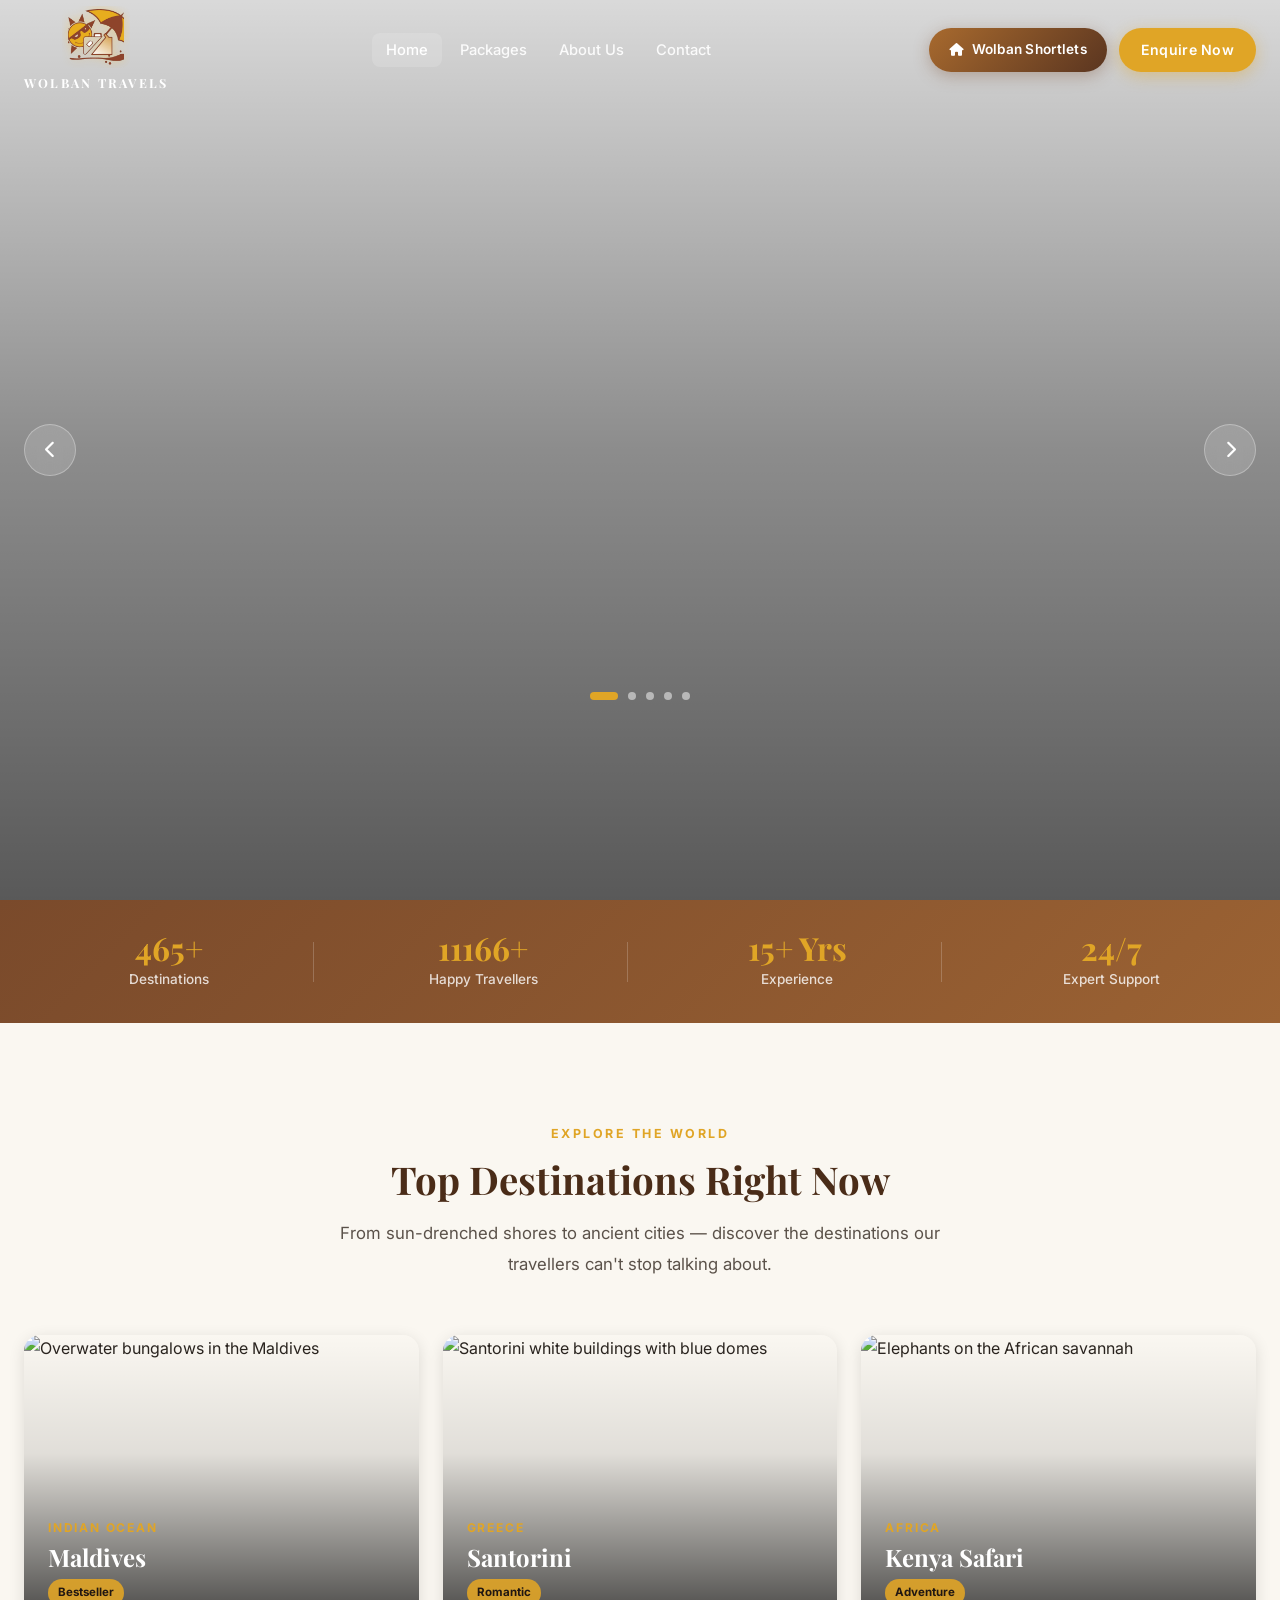
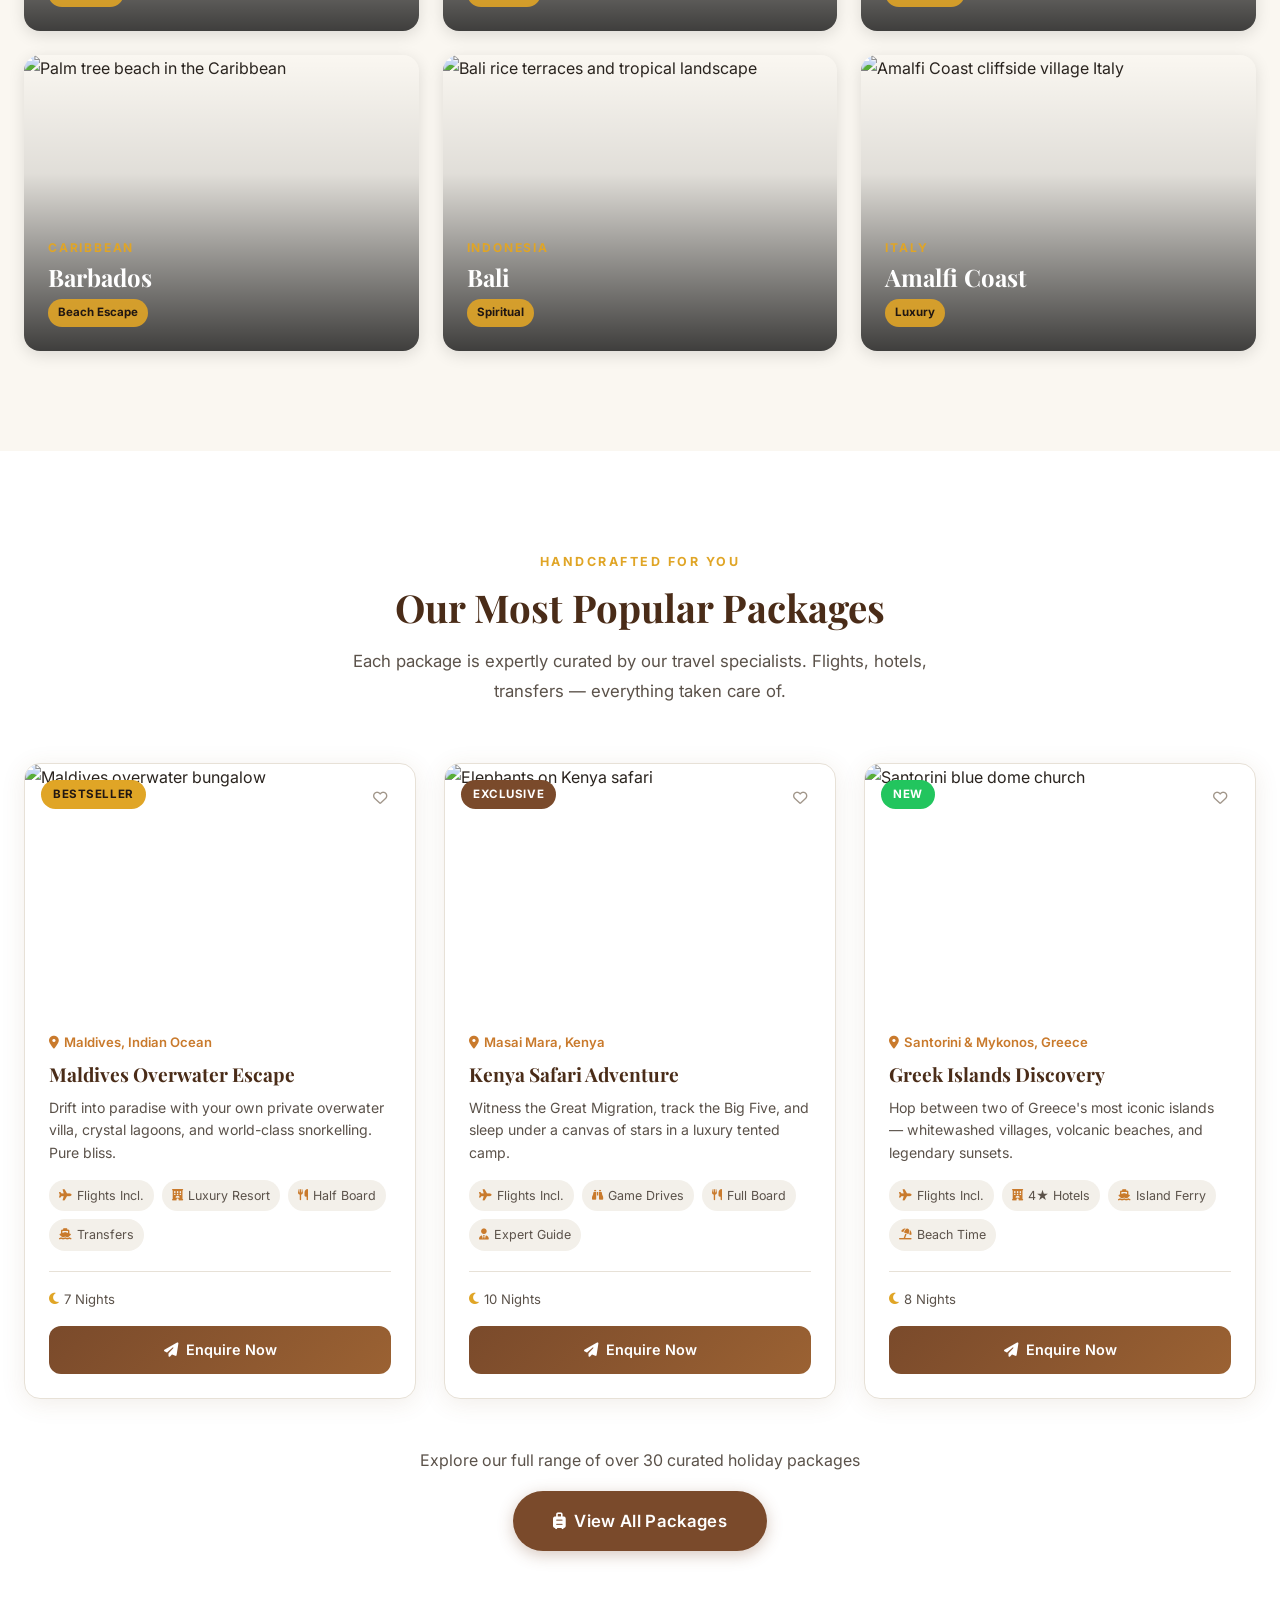
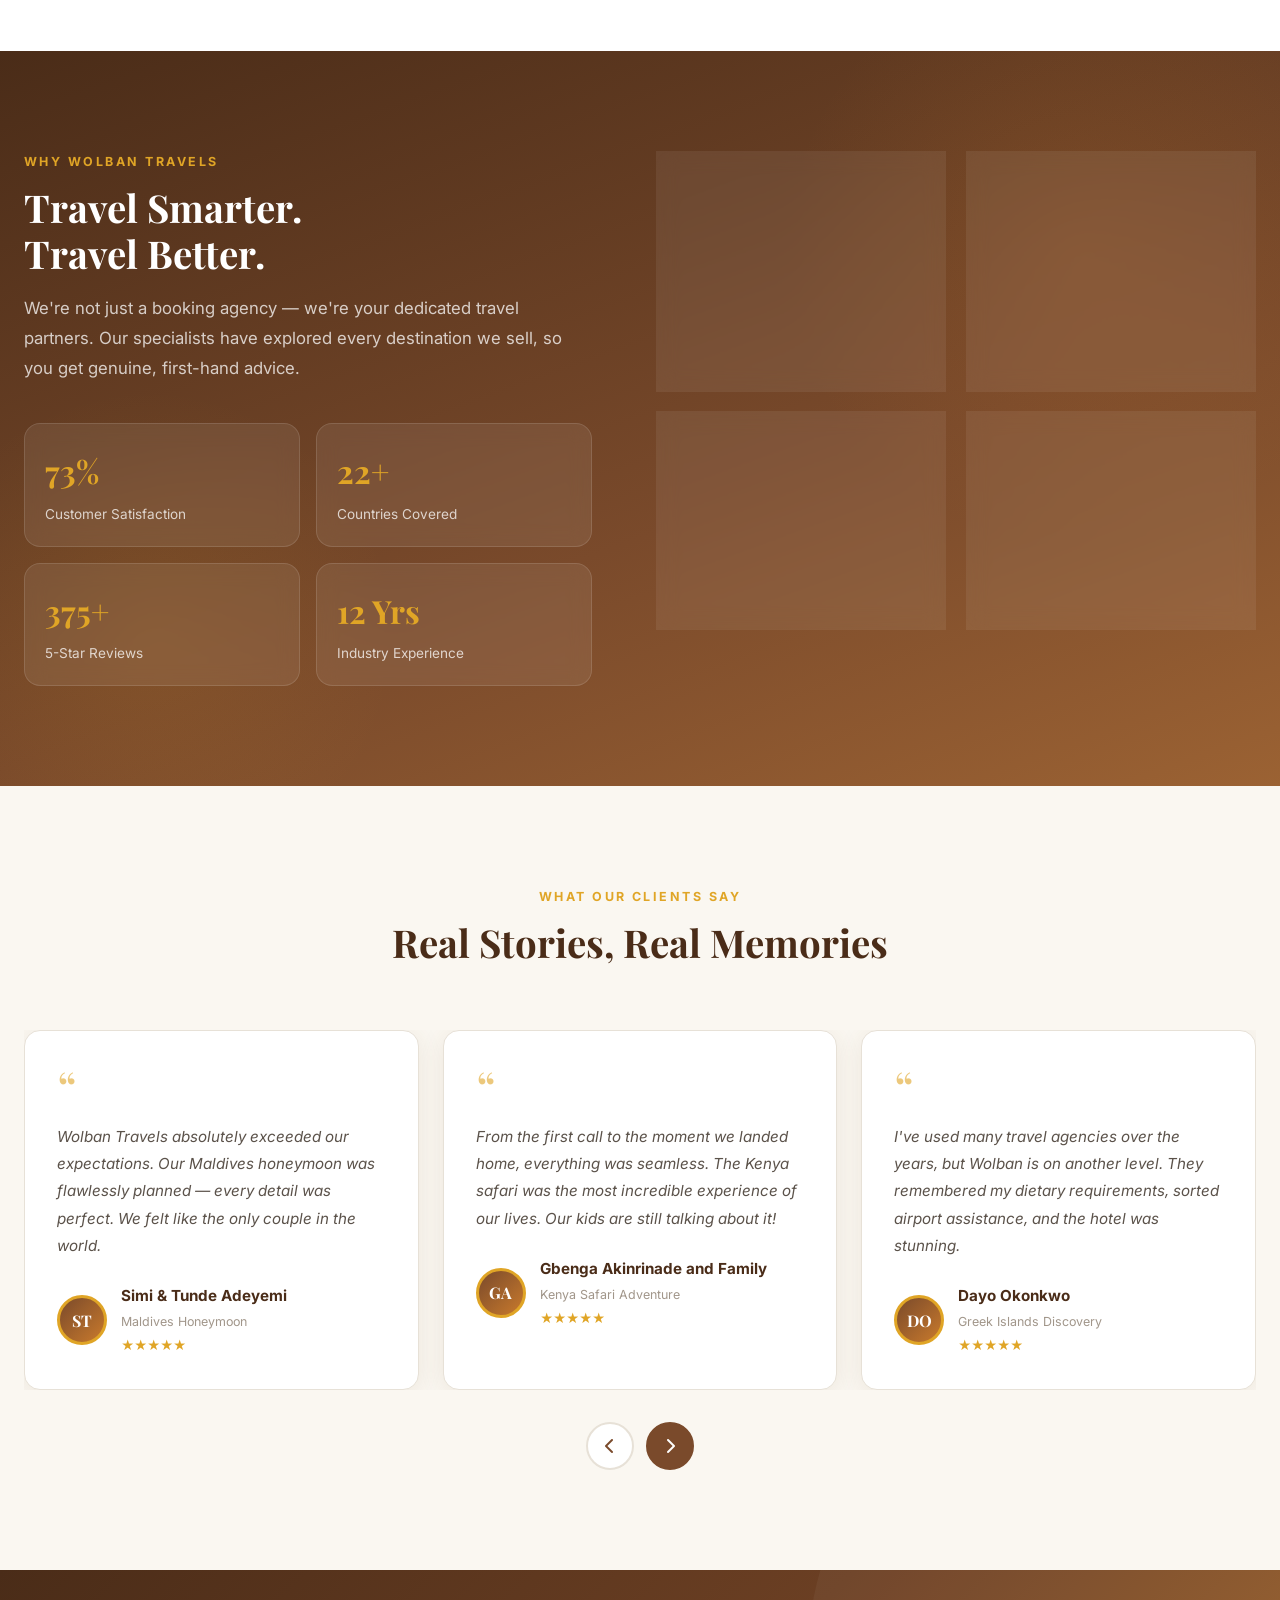
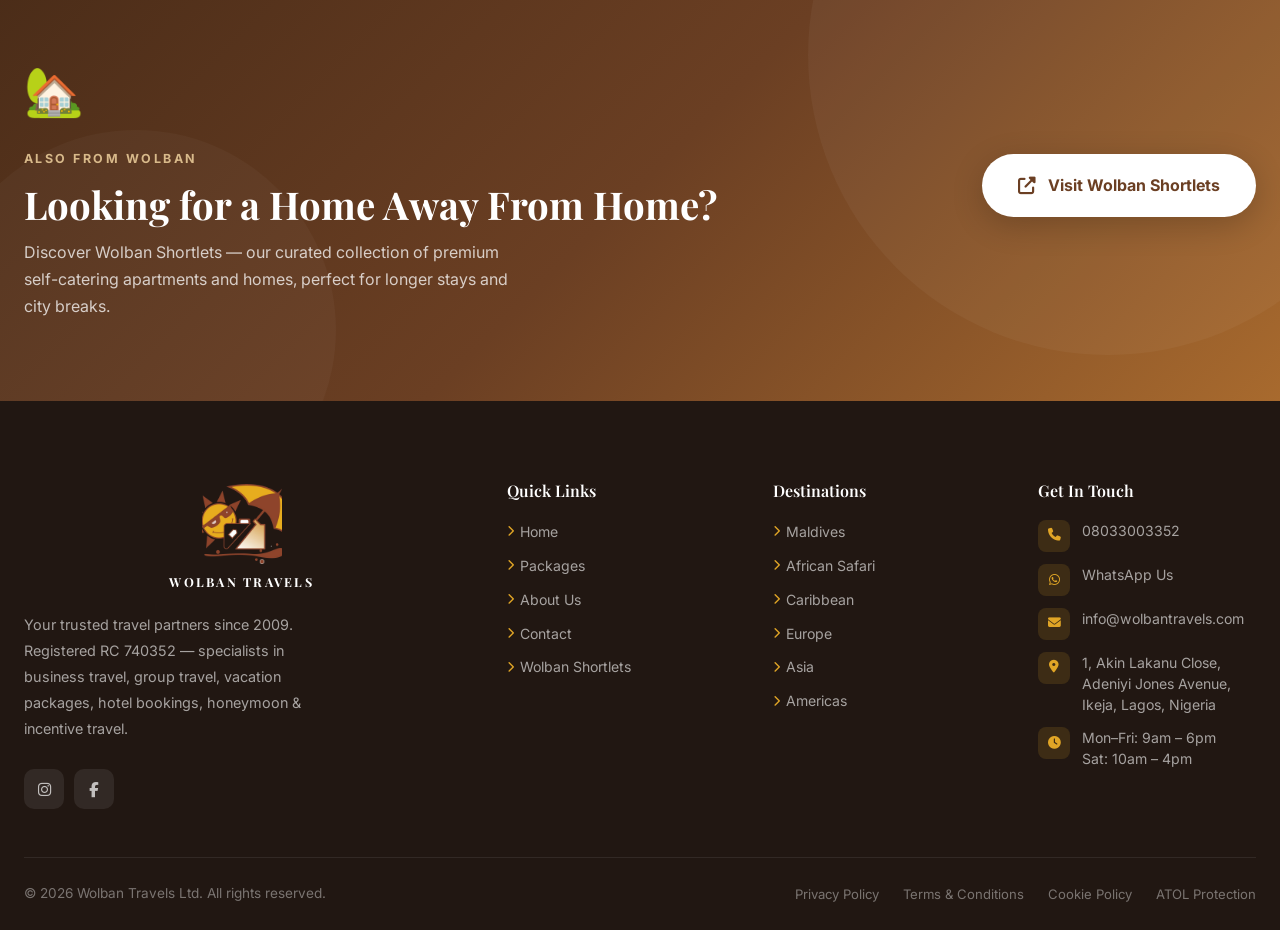
==== commit 38cfd791: "Updated favicons and colour scheme." ====
--- a/index.html
+++ b/index.html
@@ -42,8 +42,14 @@
   }
   </script>
 
-  <!-- Favicon -->
-  <link rel="icon" href="assets/images/favicon-96x96.png" type="image/png" />
+  <!-- Favicons -->
+  <link rel="icon" type="image/x-icon" href="favicon.ico" />
+  <link rel="icon" type="image/png" sizes="32x32" href="assets/images/favicon-32x32.png" />
+  <link rel="icon" type="image/png" sizes="16x16" href="assets/images/favicon-16x16.png" />
+  <link rel="icon" type="image/png" sizes="96x96" href="assets/images/favicon-96x96.png" />
+  <link rel="apple-touch-icon" sizes="180x180" href="assets/images/apple-touch-icon.png" />
+  <link rel="manifest" href="site.webmanifest" />
+  <meta name="theme-color" content="#6B3F23" />
 
   <!-- Preconnect -->
   <link rel="preconnect" href="https://fonts.googleapis.com" />
@@ -57,7 +63,7 @@
   <link rel="stylesheet" href="https://cdnjs.cloudflare.com/ajax/libs/font-awesome/6.5.0/css/all.min.css" integrity="sha512-Avb2QiuDEEvB4bZJYdft2mNjVShBftLdPG8FJ0V7irTLQ8Uo0qcPxh4Plq7G5tGm0rU+1SPhVotteLpBERwTkw==" crossorigin="anonymous" referrerpolicy="no-referrer" />
 
   <!-- Styles -->
-  <link rel="stylesheet" href="assets/css/style.css?v=2" />
+  <link rel="stylesheet" href="assets/css/style.css?v=4" />
 </head>
 <body>
 
@@ -176,51 +182,7 @@
     </div>
   </div>
 
-  <!-- Search Bar -->
-  <div class="hero__search" aria-label="Quick search">
-    <div class="search-card" role="search">
-      <div class="search-card__field">
-        <label class="search-card__label" for="searchWhere"><i class="fas fa-map-marker-alt" aria-hidden="true"></i> Where To?</label>
-        <input class="search-card__input" id="searchWhere" type="text" placeholder="e.g. Maldives, Santorini…" autocomplete="off" />
-      </div>
-      <div class="search-card__field">
-        <label class="search-card__label" for="searchDate"><i class="fas fa-calendar-alt" aria-hidden="true"></i> Travel Date</label>
-        <input class="search-card__input" id="searchDate" type="date" />
-      </div>
-      <div class="search-card__field">
-        <label class="search-card__label" for="searchTravelers"><i class="fas fa-users" aria-hidden="true"></i> Travelers</label>
-        <input class="search-card__input" id="searchTravelers" type="number" min="1" max="50" placeholder="2 Travelers" />
-      </div>
-      <button class="search-card__btn" onclick="handleSearch()" aria-label="Search holidays">
-        <i class="fas fa-search" aria-hidden="true"></i> Search
-      </button>
-    </div>
-  </div>
-
-</section>
-
-
-<!-- =============================================
-     SEARCH RESULTS (dynamically populated)
-     ============================================= -->
-<section id="searchResults" hidden aria-label="Search results" style="background:var(--light);padding:48px 0 56px;">
-  <div class="container">
-    <div style="display:flex;align-items:center;justify-content:space-between;flex-wrap:wrap;gap:16px;margin-bottom:32px;">
-      <h2 class="search-results__title" style="font-family:var(--font-heading);font-size:1.75rem;color:var(--primary-dark);margin:0;"></h2>
-      <button onclick="document.getElementById('searchResults').hidden=true" aria-label="Clear search results" style="background:none;border:none;cursor:pointer;color:var(--gray-700);font-size:0.9rem;display:flex;align-items:center;gap:6px;padding:8px 12px;border-radius:var(--radius-sm);">
-        <i class="fas fa-times" aria-hidden="true"></i> Clear results
-      </button>
-    </div>
-    <div class="packages__grid search-results__grid"></div>
-    <div class="search-results__empty" hidden style="text-align:center;padding:48px 24px;">
-      <i class="fas fa-map-marked-alt" style="font-size:3rem;color:var(--primary-light);margin-bottom:16px;display:block;" aria-hidden="true"></i>
-      <h3 style="font-family:var(--font-heading);font-size:1.5rem;color:var(--primary-dark);margin:0 0 12px;">We don't have that package listed yet</h3>
-      <p style="color:var(--gray-700);max-width:520px;margin:0 auto 28px;line-height:1.7;">Our travel experts can create a completely bespoke itinerary for you. Tell us where you'd like to go — we'll take care of everything else.</p>
-      <a href="contact.html" class="btn btn-primary search-results__enquire-btn">
-        <i class="fas fa-paper-plane" aria-hidden="true"></i> Send a Holiday Enquiry
-      </a>
-    </div>
-  </div>
+
 </section>
 
 
@@ -758,29 +720,10 @@
 </button>
 
 <!-- Scripts -->
-<script src="assets/js/main.js?v=2" defer></script>
+<script src="assets/js/main.js?v=4" defer></script>
 <script>
   // Year in footer
   document.getElementById('year').textContent = new Date().getFullYear();
-
-  // Search bar redirect to packages page
-  function handleSearch() {
-    var where     = document.getElementById('searchWhere').value.trim();
-    var date      = document.getElementById('searchDate').value;
-    var travelers = document.getElementById('searchTravelers').value;
-    var params    = new URLSearchParams();
-    if (where)     params.set('destination', where);
-    if (date)      params.set('date', date);
-    if (travelers) params.set('travelers', travelers);
-    window.location.href = 'packages.html' + (params.toString() ? '?' + params.toString() : '');
-  }
-
-  // Allow pressing Enter in search inputs
-  document.querySelectorAll('.search-card__input').forEach(function(inp) {
-    inp.addEventListener('keydown', function(e) {
-      if (e.key === 'Enter') handleSearch();
-    });
-  });
 </script>
 
 </body>
--- a/assets/css/style.css
+++ b/assets/css/style.css
@@ -6,21 +6,21 @@
 @import url('https://fonts.googleapis.com/css2?family=Playfair+Display:ital,wght@0,400;0,600;0,700;0,800;1,400;1,600&family=Inter:wght@300;400;500;600;700&display=swap');
 
 :root {
-  --primary:        #1B3A6B;
-  --primary-light:  #2D5FA3;
-  --primary-dark:   #122848;
-  --secondary:      #0EA5E9;
-  --secondary-dark: #0284C7;
-  --accent:         #D4AF37;
-  --accent-dark:    #B8941E;
+  --primary:        #7A4A2B;
+  --primary-light:  #9B6233;
+  --primary-dark:   #4A2C18;
+  --secondary:      #C97A2C;
+  --secondary-dark: #A8631F;
+  --accent:         #E0A526;
+  --accent-dark:    #B07E16;
   --white:          #FFFFFF;
-  --light:          #F8FAFC;
-  --gray-100:       #F1F5F9;
-  --gray-200:       #E2E8F0;
-  --gray-400:       #94A3B8;
-  --gray-600:       #475569;
-  --gray-800:       #1E293B;
-  --dark:           #0F172A;
+  --light:          #FAF7F1;
+  --gray-100:       #F3F0EA;
+  --gray-200:       #E7E1D7;
+  --gray-400:       #A1968A;
+  --gray-600:       #5B524A;
+  --gray-800:       #2A241F;
+  --dark:           #211712;
   --danger:         #EF4444;
   --success:        #22C55E;
 
@@ -28,7 +28,7 @@
   --shadow-md:  0 4px 16px rgba(0,0,0,0.12);
   --shadow-lg:  0 8px 32px rgba(0,0,0,0.16);
   --shadow-xl:  0 20px 60px rgba(0,0,0,0.22);
-  --shadow-card:0 4px 24px rgba(27,58,107,0.10);
+  --shadow-card:0 4px 24px rgba(122,74,43,0.10);
 
   --radius-sm:  8px;
   --radius-md:  16px;
@@ -145,23 +145,23 @@
 .btn-primary {
   background: var(--accent);
   color: var(--white);
-  box-shadow: 0 4px 16px rgba(212,175,55,0.4);
+  box-shadow: 0 4px 16px rgba(224,165,38,0.4);
 }
 .btn-primary:hover {
   background: var(--accent-dark);
-  box-shadow: 0 6px 24px rgba(212,175,55,0.5);
+  box-shadow: 0 6px 24px rgba(224,165,38,0.5);
   transform: translateY(-2px);
 }
 
 .btn-secondary {
   background: var(--primary);
   color: var(--white);
-  box-shadow: 0 4px 16px rgba(27,58,107,0.3);
+  box-shadow: 0 4px 16px rgba(122,74,43,0.3);
 }
 .btn-secondary:hover {
   background: var(--primary-dark);
   transform: translateY(-2px);
-  box-shadow: 0 6px 24px rgba(27,58,107,0.4);
+  box-shadow: 0 6px 24px rgba(122,74,43,0.4);
 }
 
 .btn-outline {
@@ -186,15 +186,15 @@
 }
 
 .btn-shortlets {
-  background: linear-gradient(135deg, #7C3AED, #5B21B6);
+  background: linear-gradient(135deg, #A86A2E, #5A3520);
   color: var(--white);
-  box-shadow: 0 4px 16px rgba(124,58,237,0.35);
+  box-shadow: 0 4px 16px rgba(122,74,43,0.35);
   font-size: 0.85rem;
   padding: 10px 20px;
 }
 .btn-shortlets:hover {
   transform: translateY(-2px);
-  box-shadow: 0 6px 24px rgba(124,58,237,0.5);
+  box-shadow: 0 6px 24px rgba(122,74,43,0.5);
 }
 .btn-shortlets i { font-size: 0.8rem; }
 
@@ -316,7 +316,7 @@
 
 .navbar__link:hover,
 .navbar__link.active {
-  background: rgba(212,175,55,0.1);
+  background: rgba(224,165,38,0.1);
   color: var(--accent-dark);
 }
 .navbar--transparent .navbar__link:hover,
@@ -468,8 +468,8 @@
   display: inline-flex;
   align-items: center;
   gap: 8px;
-  background: rgba(212,175,55,0.25);
-  border: 1px solid rgba(212,175,55,0.5);
+  background: rgba(224,165,38,0.25);
+  border: 1px solid rgba(224,165,38,0.5);
   color: #FFE680;
   font-size: 0.78rem;
   font-weight: 700;
@@ -577,85 +577,6 @@
   border-radius: 4px;
 }
 
-/* Search Bar */
-.hero__search {
-  position: absolute;
-  bottom: 60px;
-  left: 50%;
-  transform: translateX(-50%);
-  width: 100%;
-  max-width: 900px;
-  padding: 0 24px;
-  z-index: 20;
-}
-
-.search-card {
-  background: rgba(255,255,255,0.97);
-  backdrop-filter: blur(20px);
-  border-radius: var(--radius-lg);
-  padding: 28px 32px;
-  box-shadow: var(--shadow-xl);
-  display: grid;
-  grid-template-columns: 1fr 1fr 1fr auto;
-  gap: 16px;
-  align-items: end;
-}
-
-.search-card__field {
-  display: flex;
-  flex-direction: column;
-  gap: 6px;
-}
-
-.search-card__label {
-  font-size: 0.75rem;
-  font-weight: 700;
-  letter-spacing: 0.1em;
-  text-transform: uppercase;
-  color: var(--gray-600);
-  display: flex;
-  align-items: center;
-  gap: 6px;
-}
-.search-card__label i { color: var(--secondary); }
-
-.search-card__input {
-  width: 100%;
-  padding: 12px 16px;
-  border: 2px solid var(--gray-200);
-  border-radius: 12px;
-  font-size: 0.95rem;
-  font-weight: 500;
-  color: var(--gray-800);
-  background: var(--white);
-  transition: var(--transition);
-  outline: none;
-}
-.search-card__input:focus {
-  border-color: var(--secondary);
-  box-shadow: 0 0 0 4px rgba(14,165,233,0.1);
-}
-
-.search-card__btn {
-  padding: 12px 28px;
-  background: linear-gradient(135deg, var(--primary), var(--primary-light));
-  color: white;
-  border-radius: 12px;
-  font-size: 0.95rem;
-  font-weight: 600;
-  display: flex;
-  align-items: center;
-  gap: 8px;
-  transition: var(--transition);
-  cursor: pointer;
-  border: none;
-  white-space: nowrap;
-}
-.search-card__btn:hover {
-  transform: translateY(-2px);
-  box-shadow: 0 6px 20px rgba(27,58,107,0.4);
-}
-
 /* ==============================
    STATS BAR
    ============================== */
@@ -756,7 +677,7 @@
   transition: var(--transition);
 }
 .destination-card:hover .destination-card__overlay {
-  background: linear-gradient(to top, rgba(27,58,107,0.85) 0%, rgba(27,58,107,0.2) 60%, transparent 100%);
+  background: linear-gradient(to top, rgba(122,74,43,0.85) 0%, rgba(122,74,43,0.2) 60%, transparent 100%);
 }
 
 .destination-card__body {
@@ -799,7 +720,7 @@
 }
 
 .destination-card__tag {
-  background: rgba(212,175,55,0.9);
+  background: rgba(224,165,38,0.9);
   color: var(--dark);
   font-size: 0.72rem;
   font-weight: 700;
@@ -997,7 +918,7 @@
 .package-card__cta:hover {
   background: linear-gradient(135deg, var(--primary-dark), var(--primary));
   transform: translateY(-2px);
-  box-shadow: 0 6px 20px rgba(27,58,107,0.3);
+  box-shadow: 0 6px 20px rgba(122,74,43,0.3);
 }
 
 .packages__cta {
@@ -1021,7 +942,7 @@
   right: -100px;
   width: 600px;
   height: 600px;
-  background: radial-gradient(circle, rgba(14,165,233,0.15) 0%, transparent 70%);
+  background: radial-gradient(circle, rgba(201,122,44,0.15) 0%, transparent 70%);
   pointer-events: none;
 }
 
@@ -1032,7 +953,7 @@
   left: -100px;
   width: 500px;
   height: 500px;
-  background: radial-gradient(circle, rgba(212,175,55,0.1) 0%, transparent 70%);
+  background: radial-gradient(circle, rgba(224,165,38,0.1) 0%, transparent 70%);
   pointer-events: none;
 }
 
@@ -1098,7 +1019,7 @@
 }
 .why-feature:hover {
   background: rgba(255,255,255,0.12);
-  border-color: rgba(212,175,55,0.4);
+  border-color: rgba(224,165,38,0.4);
   transform: translateY(-4px);
 }
 
@@ -1224,7 +1145,7 @@
    SHORTLETS BANNER
    ============================== */
 .shortlets-banner {
-  background: linear-gradient(135deg, #2D1B69 0%, #4C1D95 50%, #7C3AED 100%);
+  background: linear-gradient(135deg, #4A2C18 0%, #6B3F23 50%, #A86A2E 100%);
   position: relative;
   overflow: hidden;
   padding: 80px 0;
@@ -1273,7 +1194,7 @@
   font-weight: 700;
   letter-spacing: 0.2em;
   text-transform: uppercase;
-  color: rgba(196,167,255,0.9);
+  color: rgba(230,200,150,0.9);
   margin-bottom: 12px;
 }
 
@@ -1299,7 +1220,7 @@
   gap: 12px;
   padding: 18px 36px;
   background: white;
-  color: #4C1D95;
+  color: #6B3F23;
   border-radius: 50px;
   font-size: 1rem;
   font-weight: 700;
@@ -1338,7 +1259,7 @@
   right: -40px;
   width: 200px;
   height: 200px;
-  background: radial-gradient(circle, rgba(14,165,233,0.1) 0%, transparent 70%);
+  background: radial-gradient(circle, rgba(201,122,44,0.1) 0%, transparent 70%);
 }
 
 .newsletter__icon {
@@ -1389,7 +1310,7 @@
 }
 .newsletter__input:focus {
   border-color: var(--secondary);
-  box-shadow: 0 0 0 4px rgba(14,165,233,0.1);
+  box-shadow: 0 0 0 4px rgba(201,122,44,0.1);
 }
 
 .newsletter__disclaimer {
@@ -1486,7 +1407,7 @@
 .footer__contact-icon {
   width: 32px;
   height: 32px;
-  background: rgba(212,175,55,0.15);
+  background: rgba(224,165,38,0.15);
   border-radius: 8px;
   display: flex;
   align-items: center;
@@ -1712,7 +1633,7 @@
 .about-list__icon {
   width: 24px;
   height: 24px;
-  background: rgba(14,165,233,0.1);
+  background: rgba(201,122,44,0.1);
   border-radius: 50%;
   display: flex;
   align-items: center;
@@ -1864,7 +1785,7 @@
 .contact-info__icon {
   width: 44px;
   height: 44px;
-  background: rgba(212,175,55,0.2);
+  background: rgba(224,165,38,0.2);
   border-radius: 12px;
   display: flex;
   align-items: center;
@@ -1972,7 +1893,7 @@
 .form-select:focus {
   border-color: var(--secondary);
   background: white;
-  box-shadow: 0 0 0 4px rgba(14,165,233,0.1);
+  box-shadow: 0 0 0 4px rgba(201,122,44,0.1);
 }
 .form-input.error { border-color: var(--danger); }
 
@@ -2029,7 +1950,7 @@
 }
 .form-submit:hover {
   transform: translateY(-2px);
-  box-shadow: 0 8px 24px rgba(27,58,107,0.35);
+  box-shadow: 0 8px 24px rgba(122,74,43,0.35);
 }
 .form-submit:disabled {
   opacity: 0.6;
@@ -2196,11 +2117,6 @@
 @media (max-width: 1024px) {
   :root { --section-pad: 72px; }
 
-  .search-card {
-    grid-template-columns: 1fr 1fr;
-  }
-  .search-card__btn { grid-column: 1 / -1; }
-
   .destinations__grid { grid-template-columns: repeat(2, 1fr); }
   .packages__grid { grid-template-columns: repeat(2, 1fr); }
   .packages-page__grid { grid-template-columns: repeat(2, 1fr); }
@@ -2217,6 +2133,7 @@
   .team-grid   { grid-template-columns: repeat(2, 1fr); }
 
   .contact-page__grid { grid-template-columns: 1fr; }
+  .contact-page__grid > * { min-width: 0; }
   .contact-info-card  { position: static; }
 
   .about-story__grid { grid-template-columns: 1fr; gap: 40px; }
@@ -2227,11 +2144,8 @@
   :root { --section-pad: 56px; }
 
   .navbar__links,
-  .navbar__right .btn-shortlets { display: none; }
+  .navbar__right { display: none; }
   .navbar__toggle { display: flex; }
-
-  .hero__search { position: relative; bottom: auto; left: auto; transform: none; margin-top: -60px; padding: 0 16px; }
-  .search-card { grid-template-columns: 1fr; padding: 20px; background: white; box-shadow: var(--shadow-lg); border-radius: var(--radius-md); }
 
   .destinations__grid { grid-template-columns: 1fr 1fr; gap: 16px; }
   .packages__grid      { grid-template-columns: 1fr; }
